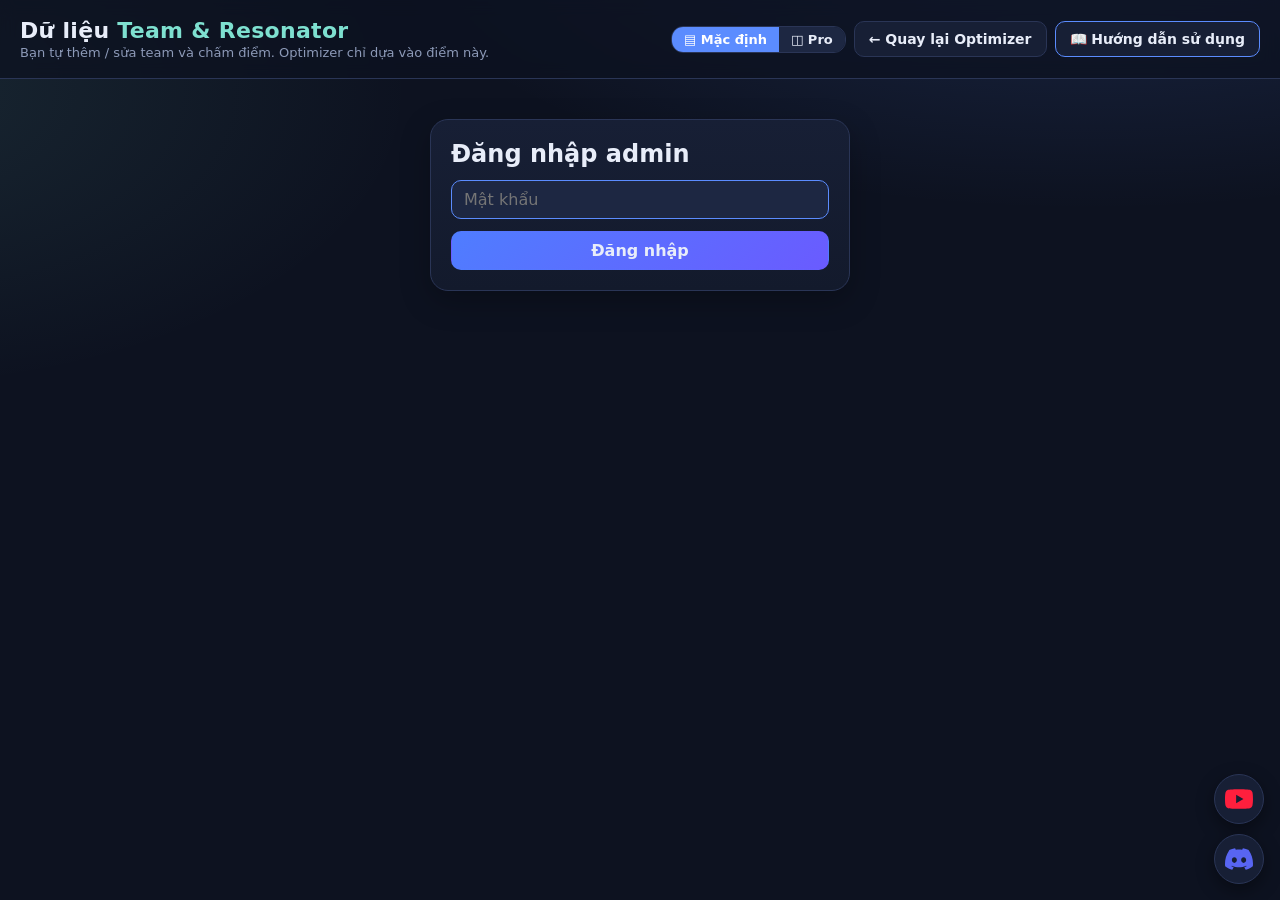
==== index.html @ 58fd8499 "Update index.html" ====
<!doctype html>
<html lang="vi">
<head>
<meta charset="utf-8">
<meta name="viewport" content="width=device-width,initial-scale=1">
<title>WuWa Optimizer – Admin</title>
<link rel="stylesheet" href="static/style.css?v=210">
</head>
<body>
<header class="top">
  <div>
    <h1>Dữ liệu <span>Team &amp; Resonator</span></h1>
    <p>Bạn tự thêm / sửa team và chấm điểm. Optimizer chỉ dựa vào điểm này.</p>
  </div>
  <div style="display:flex;gap:8px;align-items:center;flex-wrap:wrap;"><div class="seg small layout-seg" id="layoutSeg" title="Mặc định: các panel xếp dọc · Pro: panel Thêm team một bên, Database team một bên"><button type="button" data-layout="default" class="active">▤ Mặc định</button><button type="button" data-layout="pro">◫ Pro</button></div><a class="nav-link" href="index.html">← Quay lại Optimizer</a><a class="nav-link hidden" id="logoutLink" href="#">Đăng xuất</a><a class="nav-link guide" href="https://www.tiktok.com/@hyus066" target="_blank" rel="noopener noreferrer">📖 Hướng dẫn sử dụng</a></div>
</header>

<section class="panel" id="gate" style="max-width:420px;margin:40px auto;">
  <form id="gateForm" style="display:flex;flex-direction:column;gap:12px;">
    <h2 style="margin:0">Đăng nhập admin</h2>
    <input type="password" id="gatePw" placeholder="Mật khẩu" autofocus required>
    <div class="warn hidden" id="gateErr">Sai mật khẩu</div>
    <button class="primary" type="submit">Đăng nhập</button>
  </form>
</section>

<div id="localBanner" class="warn hidden" style="max-width:1200px;margin:0 auto 12px;"></div>

<main class="admin-grid" id="adminGrid">

  <section class="panel" id="formPanel">
    <div class="panel-head">
      <div>
        <h2 id="formTitle">Thêm team</h2>
        <p class="hint">Mỗi slot có nhiều lựa chọn. Nhập hệ số trừ không âm cho từng nhân vật: 0 là không trừ; 1.5 là trừ 1.5 điểm. Khi đủ bộ xích, mỗi người được giảm hệ số trừ 0.5, tối thiểu 0.</p>
      </div>
    </div>
    <form id="teamForm">
      <div class="kind-row">
        <span class="hint">Dạng team:</span>
        <div class="seg small" id="kindSeg" title="Meta = team chuẩn · Alternative = team chắp vá (dùng tạm khi chưa đủ người meta)">
          <button type="button" data-kind="meta" class="active">⭐ Meta team</button>
          <button type="button" data-kind="alt">🧩 Alternative team</button>
        </div>
      </div>
      <input id="teamName" placeholder="Tên team, ví dụ: Hiyuki Hypercarry">
      <div class="slots" id="slots"></div>
      <div class="pairs-box" id="pairsBox"></div>
      <div class="form-grid">
        <input id="score" type="number" step="0.5" min="1" max="100" placeholder="Điểm (1-100)" required>
        <input id="teamType" placeholder="Kiểu: Hypercarry, Dual DPS…">
      </div>
      <textarea id="notes" placeholder="Ghi chú (Expert +1, yêu cầu sequence, rotation…)"></textarea>
      <div class="tools">
        <button class="primary" id="saveBtn">Thêm team</button>
        <button type="button" id="cancelEdit" class="hidden">Hủy sửa</button>
      </div>
    </form>
  </section>

  <div class="db-col" id="dbCol">
    <section class="panel" id="dbPanel">
      <div class="panel-head">
        <div>
          <h2>Database team <span class="hint" id="teamCount"></span></h2>
          <p class="hint">Chia 2 panel: <b>Meta team</b> (team chuẩn) và <b>Alternative team</b> (team chắp vá). Tắt công tắc “Dùng” để loại tạm một team khỏi tính toán mà không cần xóa.</p>
        </div>
        <div class="tools">
          <button class="small" id="exportBtn">⬇ Xuất JSON</button>
          <button class="small primary" id="exportJsBtn" title="Tải file data.js để thay vào repo → cập nhật dữ liệu cho mọi người">⬇ Xuất data.js (cập nhật site)</button>
          <button class="small danger" id="resetLocalBtn" title="Bỏ mọi chỉnh sửa trên trình duyệt này, quay về dữ liệu gốc của site">↺ Về dữ liệu gốc</button>
          <button class="small" id="importBtn">⬆ Nhập JSON</button>
          <input type="file" id="importFile" accept="application/json" class="hidden">
          <button class="small danger" id="reseedBtn" title="Xóa team nguồn Prydwen rồi nạp lại bản gốc">↺ Nạp lại team Prydwen</button>
        </div>
      </div>
      <div class="toolbar">
        <input type="search" id="teamSearch" placeholder="Tìm theo tên team / nhân vật…">
      </div>
    </section>

    <section class="panel kind-panel meta" id="metaPanel">
      <div class="panel-head"><div><h2>⭐ Meta team <span class="hint" id="metaCount"></span></h2></div></div>
      <div class="table-wrap" id="metaTable"></div>
    </section>

    <section class="panel kind-panel alt" id="altPanel">
      <div class="panel-head"><div><h2>🧩 Alternative team <span class="hint" id="altCount"></span></h2></div></div>
      <div class="table-wrap" id="altTable"></div>
    </section>

  <section class="panel" id="resPanel">
    <div class="panel-head">
      <div>
        <h2>Resonator <span class="hint" id="resCount"></span></h2>
        <p class="hint">Ảnh miniface: ảnh được lấy từ CDN Prydwen theo “Slug ảnh”; nếu lỗi sẽ hiện chữ cái đầu của nhân vật.</p>
      </div>
    </div>
    <div id="potLegend" style="margin-bottom:12px"></div>
    <form id="resForm" class="form-grid" style="margin-bottom:14px">
      <input id="resName" placeholder="Tên Resonator" required>
      <select id="resRarity"><option>5★</option><option>4★</option></select>
      <select id="resElement"></select>
      <select id="resStatus" title="Trạng thái banner"></select>
      <select id="resRole"><option value="DPS">DPS</option><option value="supDPS">Sub-DPS</option><option value="Healer">Healer</option></select>
      <input id="resDate" type="text" inputmode="numeric" maxlength="10" placeholder="Ngày ra mắt dd/mm/yyyy" autocomplete="off" title="Ngày ra mắt dd/mm/yyyy (để trống nếu chưa có)">
      <select id="resPotential" title="Potential — ảnh hưởng điểm pull"></select>
      <button class="primary">Thêm Resonator</button>
    </form>
    <div class="table-wrap" id="resTable"></div>
  </section>
  </div>


</main>

<nav class="float-nav" aria-label="Liên kết">
  <a class="fn yt" href="https://www.youtube.com/@snowfoxatvietnam" target="_blank" rel="noopener noreferrer" title="YouTube" aria-label="YouTube">
    <svg viewBox="0 0 24 24" aria-hidden="true"><path fill="currentColor" d="M23.498 6.186a3.016 3.016 0 0 0-2.122-2.136C19.505 3.545 12 3.545 12 3.545s-7.505 0-9.377.505A3.017 3.017 0 0 0 .502 6.186C0 8.07 0 12 0 12s0 3.93.502 5.814a3.016 3.016 0 0 0 2.122 2.136c1.871.505 9.376.505 9.376.505s7.505 0 9.377-.505a3.015 3.015 0 0 0 2.122-2.136C24 15.93 24 12 24 12s0-3.93-.502-5.814zM9.545 15.568V8.432L15.818 12l-6.273 3.568z"/></svg>
  </a>
  <a class="fn dc" href="https://discord.com/users/237072366302134283" target="_blank" rel="noopener noreferrer" title="Discord" aria-label="Discord">
    <svg viewBox="0 0 24 24" aria-hidden="true"><path fill="currentColor" d="M20.317 4.3698a19.7913 19.7913 0 00-4.8851-1.5152.0741.0741 0 00-.0785.0371c-.211.3753-.4447.8648-.6083 1.2495-1.8447-.2762-3.68-.2762-5.4868 0-.1636-.3933-.4058-.8742-.6177-1.2495a.077.077 0 00-.0785-.037 19.7363 19.7363 0 00-4.8852 1.515.0699.0699 0 00-.0321.0277C.5334 9.0458-.319 13.5799.0992 18.0578a.0824.0824 0 00.0312.0561c2.0528 1.5076 4.0413 2.4228 5.9929 3.0294a.0777.0777 0 00.0842-.0276c.4616-.6304.8731-1.2952 1.226-1.9942a.076.076 0 00-.0416-.1057c-.6528-.2476-1.2743-.5495-1.8722-.8923a.077.077 0 01-.0076-.1277c.1258-.0943.2517-.1923.3718-.2914a.0743.0743 0 01.0776-.0105c3.9278 1.7933 8.18 1.7933 12.0614 0a.0739.0739 0 01.0785.0095c.1202.099.246.1981.3728.2924a.077.077 0 01-.0066.1276 12.2986 12.2986 0 01-1.873.8914.0766.0766 0 00-.0407.1067c.3604.698.7719 1.3628 1.225 1.9932a.076.076 0 00.0842.0286c1.961-.6067 3.9495-1.5219 6.0023-3.0294a.077.077 0 00.0313-.0552c.5004-5.177-.8382-9.6739-3.5485-13.6604a.061.061 0 00-.0312-.0286zM8.02 15.3312c-1.1825 0-2.1569-1.0857-2.1569-2.419 0-1.3332.9555-2.4189 2.157-2.4189 1.2108 0 2.1757 1.0952 2.1568 2.419 0 1.3332-.9555 2.4189-2.1569 2.4189zm7.9748 0c-1.1825 0-2.1569-1.0857-2.1569-2.419 0-1.3332.9554-2.4189 2.1569-2.4189 1.2108 0 2.1757 1.0952 2.1568 2.419 0 1.3332-.946 2.4189-2.1568 2.4189Z"/></svg>
  </a>
</nav>

<script src="static/vendor/highs.js"></script>
<script src="static/data.js?v=8"></script>
<script src="static/engine.js?v=224"></script>
<script src="static/common.js?v=10"></script>
<script src="static/gate.js?v=7"></script>
<script src="static/admin.js?v=206"></script>
</body>
</html>
---- static/style.css ----
:root {
  --bg: #0d1220;
  --bg2: #131a2c;
  --panel: #171f35;
  --panel2: #1d2742;
  --line: #2a3556;
  --text: #e8edf9;
  --muted: #8d9ab8;
  --accent: #5b8cff;
  --accent2: #7ee0d0;
  --gold: #f3c76b;
  --purple: #b58cff;
  --danger: #ff6b7a;
  --ok: #5fd9a0;

  --aero: #4be3b0;
  --electro: #b66dff;
  --fusion: #ff7a4d;
  --glacio: #4cb8ff;
  --havoc: #ec4f9c;
  --spectro: #f3e05a;
}

* { box-sizing: border-box; }
html { scroll-behavior: smooth; }
body {
  margin: 0;
  font-family: Inter, "Segoe UI", system-ui, -apple-system, Roboto, Arial, sans-serif;
  color: var(--text);
  background:
    radial-gradient(1200px 500px at 85% -10%, rgba(91,140,255,.18), transparent 60%),
    radial-gradient(900px 500px at -10% 10%, rgba(126,224,208,.10), transparent 60%),
    var(--bg);
  min-height: 100vh;
}
h1, h2, h3, h4 { margin: 0 0 8px; }
p { color: var(--muted); margin: 0 0 10px; }
a { color: var(--accent); }

/* ---------- layout ---------- */
header.top {
  display: flex; justify-content: space-between; align-items: center; gap: 20px;
  padding: 18px max(20px, calc((100% - 1240px) / 2));
  border-bottom: 1px solid var(--line);
  background: rgba(13,18,32,.75); backdrop-filter: blur(8px);
  position: sticky; top: 0; z-index: 20;
}
header.top h1 { font-size: 22px; letter-spacing: .3px; margin: 0; }
header.top h1 span { color: var(--accent2); }
header.top p { margin: 2px 0 0; font-size: 13px; }
.nav-link {
  color: var(--text); text-decoration: none; font-weight: 600; font-size: 14px;
  padding: 9px 14px; border: 1px solid var(--line); border-radius: 10px; background: var(--panel);
}
.nav-link:hover { border-color: var(--accent); }
.head-left { display: flex; align-items: center; gap: 16px; min-width: 0; }
.head-left .seg { flex: 0 0 auto; }
.nav-group { display: flex; gap: 8px; flex-wrap: wrap; align-items: center; }
.nav-link.guide { border-color: var(--accent); font-weight: 700; }

main { max-width: 1240px; margin: 24px auto 60px; padding: 0 20px; }
.panel {
  background: linear-gradient(180deg, var(--panel), var(--bg2));
  border: 1px solid var(--line); border-radius: 18px;
  padding: 20px; margin-bottom: 20px;
  box-shadow: 0 10px 30px rgba(0,0,0,.25);
}
.panel-head { display: flex; justify-content: space-between; align-items: flex-start; gap: 16px; flex-wrap: wrap; }
.hidden { display: none !important; }
.hint { font-size: 13px; color: var(--muted); }

/* ---------- controls ---------- */
button, select, input, textarea {
  font: inherit; color: var(--text);
  background: var(--panel2); border: 1px solid var(--line);
  border-radius: 10px; padding: 9px 12px; outline: none;
}
input:focus, select:focus, textarea:focus { border-color: var(--accent); }
button { cursor: pointer; transition: .15s; }
button:hover { border-color: var(--accent); }
button.primary {
  background: linear-gradient(135deg, #4f7dff, #6a5bff); border-color: transparent; font-weight: 700;
}
button.primary:hover { filter: brightness(1.12); }
button.ghost { background: transparent; }
button.danger { color: var(--danger); }
button.small { padding: 5px 9px; font-size: 13px; border-radius: 8px; }
select option { background: var(--panel); }

.seg { display: inline-flex; border: 1px solid var(--line); border-radius: 12px; overflow: hidden; }
.seg button { border: 0; border-radius: 0; background: var(--panel2); padding: 9px 18px; font-weight: 700; }
.seg button.active { background: var(--accent); color: #fff; }

.toolbar { display: flex; flex-wrap: wrap; gap: 10px; align-items: center; margin: 14px 0; }
.toolbar input[type=search] { min-width: 200px; flex: 1; max-width: 280px; }
.chip-row { display: flex; flex-wrap: wrap; gap: 6px; }
.chip {
  display: inline-flex; align-items: center; gap: 6px;
  padding: 6px 11px; border-radius: 999px; font-size: 13px; font-weight: 600;
  background: var(--panel2); border: 1px solid var(--line); cursor: pointer; user-select: none;
}
.chip.active { border-color: var(--c, var(--accent)); box-shadow: inset 0 0 0 1px var(--c, var(--accent)); }
.chip .dot { width: 9px; height: 9px; border-radius: 50%; background: var(--c, var(--muted)); }
.counter { margin-left: auto; font-weight: 700; color: var(--accent2); }

/* ---------- element colors ---------- */
.el-Aero { --el: var(--aero); } .el-Electro { --el: var(--electro); } .el-Fusion { --el: var(--fusion); }
.el-Glacio { --el: var(--glacio); } .el-Havoc { --el: var(--havoc); } .el-Spectro { --el: var(--spectro); }

/* ---------- face (miniface) ---------- */
.face {
  position: relative; display: inline-block; flex: none;
  width: var(--s, 56px); height: var(--s, 56px);
  border-radius: 14px; overflow: hidden;
  background: #0b0f1b;
  border: 2px solid var(--el, var(--line));
  box-shadow: 0 0 0 1px rgba(0,0,0,.4), 0 4px 10px rgba(0,0,0,.35);
}
.face img { width: 100%; height: 100%; object-fit: cover; display: block; }
.face.sm { --s: 30px; border-radius: 9px; border-width: 2px; }
.face.md { --s: 56px; }
.face.lg { --s: 72px; border-radius: 16px; }
.face.r5 { box-shadow: 0 0 0 1px rgba(0,0,0,.4), 0 0 12px rgba(243,199,107,.45); }
.face.r4 { box-shadow: 0 0 0 1px rgba(0,0,0,.4), 0 0 10px rgba(181,140,255,.35); }
.face.dark img { filter: brightness(.22) saturate(0); }
.face.dark.noimg img { display: none; }
.face.dark { background: #05070d; border-color: #2b3042; box-shadow: none; }
.face.dark::after {
  content: "?"; position: absolute; inset: 0; display: grid; place-items: center;
  color: #4b5472; font-weight: 800; font-size: calc(var(--s) * .45);
}
.face.busy { opacity: .45; filter: grayscale(.6); }

/* ---------- roster ---------- */
.roster { display: grid; grid-template-columns: repeat(auto-fill, minmax(112px, 1fr)); gap: 10px; }
.char {
  position: relative; display: flex; flex-direction: column; align-items: center; gap: 7px;
  padding: 12px 6px 10px; border-radius: 14px; cursor: pointer; user-select: none;
  background: var(--panel2); border: 1px solid var(--line); transition: .15s;
}
.char:hover { transform: translateY(-2px); border-color: var(--el, var(--accent)); }
.char .face { filter: grayscale(.85) brightness(.6); transition: .15s; }
.char.selected {
  border-color: var(--el, var(--accent));
  background: linear-gradient(180deg, color-mix(in srgb, var(--el, var(--accent)) 16%, var(--panel2)), var(--panel2));
  box-shadow: 0 0 0 1px var(--el, var(--accent)), 0 8px 20px rgba(0,0,0,.3);
}
.char.selected .face { filter: none; }
.char .nm { font-size: 12.5px; font-weight: 700; text-align: center; line-height: 1.2; min-height: 30px;
  display: flex; align-items: center; justify-content: center; }
/* hàng tag trạng thái nằm phía TRÊN hình (không còn bị hình đè lên chữ) */
.char { padding-top: 8px; }
.char .tagrow { width: 100%; min-height: 16px; display: flex; align-items: center; justify-content: center; margin-bottom: -2px; }
.char .tagrow { padding-right: 0; justify-content: center; }
.char .nm { gap: 5px; min-height: 32px; }
.char .nm .nm-t { min-width: 0; word-break: break-word; }

/* ---------- Matrix: nền trang giữ nguyên, các panel ngả đỏ nhẹ (10% #3E0D0D pha vào màu xanh của ToA) ---------- */
body.mode-matrix .panel {
  --panel: color-mix(in srgb, #3E0D0D 27%, #171f35);
  --bg2: color-mix(in srgb, #3E0D0D 27%, #131a2c);
  --panel2: color-mix(in srgb, #3E0D0D 27%, #1d2742);
  --line: color-mix(in srgb, #3E0D0D 27%, #2a3556);
}
body.mode-matrix .mode-tag.matrix { color: #ffb0bb; background: rgba(255,107,129,.14); border-color: rgba(255,107,129,.5); }

/* ---------- nút nổi YouTube / Discord (góc dưới bên phải) ---------- */
.float-nav { position: fixed; right: 16px; bottom: 16px; z-index: 30; display: flex; flex-direction: column; gap: 10px; }
.float-nav .fn {
  display: grid; place-items: center; width: 50px; height: 50px; border-radius: 50%;
  background: var(--panel); border: 1px solid var(--line); box-shadow: 0 6px 18px rgba(0,0,0,.4);
  transition: .15s; text-decoration: none;
}
.float-nav .fn svg { width: 28px; height: 28px; }
.float-nav .fn.yt svg { color: #ff1f3d; } .float-nav .fn.dc svg { color: #5865f2; }
.float-nav .fn:hover { transform: translateY(-2px) scale(1.06); }
.float-nav .fn.yt:hover { border-color: #ff1f3d; box-shadow: 0 0 14px rgba(255,31,61,.4); }
.float-nav .fn.dc:hover { border-color: #5865f2; box-shadow: 0 0 14px rgba(88,101,242,.5); }
.toast { right: auto; left: 50%; transform: translateX(-50%); }

/* ---------- action bar ---------- */
.actions {
  position: sticky; bottom: 14px; z-index: 15;
  display: flex; gap: 10px; flex-wrap: wrap; align-items: center;
  background: rgba(23,31,53,.92); backdrop-filter: blur(8px);
  border: 1px solid var(--line); border-radius: 16px; padding: 12px 14px;
  box-shadow: 0 10px 30px rgba(0,0,0,.4);
}
.actions .grow { flex: 1; }
.actions button { padding: 11px 18px; }
label.inline { display: inline-flex; align-items: center; gap: 7px; font-size: 13px; color: var(--muted); cursor: pointer; }
label.inline input { width: 16px; height: 16px; padding: 0; }
label.inline.limit { color: var(--text); font-weight: 600; }
label.inline.limit input { width: 160px; height: auto; padding: 9px 10px; }

/* ---------- results ---------- */
.summary { display: flex; gap: 12px; flex-wrap: wrap; margin: 12px 0 4px; }
.stat {
  background: var(--panel2); border: 1px solid var(--line); border-radius: 12px; padding: 10px 16px; min-width: 130px;
}
.stat b { display: block; font-size: 24px; color: var(--accent2); }
.stat span { font-size: 12px; color: var(--muted); }
.warn { background: #3a2a12; border: 1px solid #6b4d1c; color: #ffd48a; border-radius: 10px; padding: 8px 12px; font-size: 13px; margin: 8px 0; }

.team-grid { display: grid; grid-template-columns: repeat(auto-fill, minmax(330px, 1fr)); gap: 14px; }
.team-card {
  background: var(--panel2); border: 1px solid var(--line); border-radius: 16px; padding: 14px;
  position: relative;
}
.team-card .head { display: flex; justify-content: space-between; align-items: center; gap: 8px; margin-bottom: 10px; }
.team-card .title { font-weight: 800; font-size: 15px; }
.team-card .rank { color: var(--muted); font-weight: 700; margin-right: 6px; }
.score-pill { font-weight: 800; color: var(--accent2); background: rgba(126,224,208,.1);
  border: 1px solid rgba(126,224,208,.35); border-radius: 999px; padding: 2px 10px; font-size: 14px; }
.tier {
  display: inline-block; padding: 1px 8px; border-radius: 6px; font-size: 12px; font-weight: 800;
  background: #2a3556; color: #fff; margin-right: 6px;
}
.tier.T0 { background: #c0392b; } .tier.T05 { background: #d35400; } .tier.T1 { background: #d68910; }
.tier.T15 { background: #7d9a1f; } .tier.T2 { background: #2e8b57; } .tier.T3 { background: #2874a6; }
.tier.T4 { background: #566573; }
.members { display: flex; gap: 10px; }
.member { flex: 1; display: flex; flex-direction: column; align-items: center; gap: 6px; min-width: 0; }
.member .role { font-size: 10.5px; color: var(--muted); text-transform: uppercase; letter-spacing: .6px; }
.member .nm { font-size: 12.5px; font-weight: 700; text-align: center; line-height: 1.2; word-break: break-word; }
.member.missing .nm { color: #5d6684; }
.member .state { font-size: 10.5px; font-weight: 700; }
.member .state.miss { color: var(--danger); } .member .state.busy { color: var(--gold); }
.alts { margin-top: 10px; border-top: 1px dashed var(--line); padding-top: 8px; display: flex; flex-wrap: wrap; gap: 6px 12px; align-items: center; }
.alts .lbl { font-size: 11px; color: var(--muted); }
.alts .row { display: inline-flex; gap: 4px; align-items: center; }
.alts .face { --s: 26px; border-radius: 8px; border-width: 1.5px; }
.alts .face.off { opacity: .35; filter: grayscale(1); }
.card-meta { margin-top: 8px; font-size: 12px; color: var(--muted); }
.card-meta .for { color: var(--accent2); font-weight: 700; }

.leftover { display: flex; flex-wrap: wrap; gap: 10px; }
.lo { display: flex; align-items: center; gap: 8px; background: var(--panel2); border: 1px solid var(--line);
  border-radius: 999px; padding: 4px 12px 4px 4px; font-size: 13px; font-weight: 700; }
.lo .face { --s: 34px; border-radius: 50%; }
.lo small { color: var(--accent2); }
h3.sec { margin: 22px 0 10px; font-size: 16px; }

/* pull advisor */
.pull-list { display: grid; gap: 12px; }
.pull {
  display: grid; grid-template-columns: 34px 72px 1fr; gap: 14px; align-items: center;
  background: var(--panel2); border: 1px solid var(--line); border-radius: 16px; padding: 12px 16px;
}
.pull .no { font-size: 22px; font-weight: 900; color: var(--muted); text-align: center; }
.pull .nm { font-weight: 800; font-size: 17px; }
.pull .gain { font-size: 24px; font-weight: 900; color: var(--ok); text-align: right; }
.pull .gain.zero { color: var(--muted); }
.pull .sub { font-size: 12.5px; color: var(--muted); margin-top: 3px; }
.pull .mini-teams { display: flex; flex-wrap: wrap; gap: 6px 14px; margin-top: 8px; }
.pull .mini { display: inline-flex; align-items: center; gap: 4px; font-size: 12px; color: var(--muted); }
.pull .mini .face { --s: 26px; border-radius: 8px; border-width: 1.5px; }

/* ---------- admin ---------- */
.admin-grid { display: grid; grid-template-columns: 1fr; gap: 20px; }
form { display: grid; gap: 10px; }
.form-grid { display: grid; grid-template-columns: repeat(auto-fit, minmax(150px, 1fr)); gap: 10px; }
textarea { min-height: 70px; resize: vertical; }
.slots { display: grid; grid-template-columns: repeat(auto-fit, minmax(260px, 1fr)); gap: 12px; }
.slot-box { background: var(--panel2); border: 1px solid var(--line); border-radius: 14px; padding: 12px; }
.slot-box h4 { font-size: 13px; color: var(--muted); text-transform: uppercase; letter-spacing: .6px; }
.slot-chips { display: flex; flex-direction: column; gap: 6px; min-height: 36px; margin-bottom: 8px; }
.slot-chip { display: flex; align-items: center; gap: 8px; background: var(--bg2); border: 1px solid var(--line);
  border-radius: 10px; padding: 4px 6px; font-size: 13px; font-weight: 600; }
.slot-chip .ord { color: var(--muted); font-size: 11px; width: 14px; }
.slot-chip .grow { flex: 1; }
.slot-chip button { padding: 2px 7px; font-size: 12px; border-radius: 7px; }
.slot-add { display: flex; gap: 6px; }
.slot-add select { flex: 1; min-width: 0; }
.table-wrap { overflow-x: auto; }
table { width: 100%; border-collapse: collapse; font-size: 14px; }
th, td { padding: 9px 10px; border-bottom: 1px solid var(--line); text-align: left; vertical-align: middle; }
th { color: var(--muted); font-size: 12px; text-transform: uppercase; letter-spacing: .6px; }
tr.off td { opacity: .45; }
.mini-faces { display: flex; flex-wrap: wrap; gap: 6px 12px; }
.mini-slot { display: inline-flex; gap: 3px; align-items: center; }
.mini-slot + .mini-slot::before { content: "·"; color: var(--muted); margin-right: 9px; }
.mini-slot .face { --s: 28px; border-radius: 8px; border-width: 1.5px; }
.src { font-size: 11px; color: var(--muted); }
.row-actions { display: flex; gap: 6px; white-space: nowrap; }
.tools { display: flex; gap: 8px; flex-wrap: wrap; align-items: center; }
.res-row td:first-child { width: 44px; }
.res-row .face { --s: 36px; border-radius: 10px; border-width: 1.5px; }
.res-row select { padding: 4px 8px; }

.toast {
  position: fixed; right: 20px; bottom: 90px; z-index: 50;
  background: #1e3a2c; border: 1px solid #2f7a56; color: #c9f7de;
  padding: 10px 16px; border-radius: 12px; font-weight: 600; box-shadow: 0 10px 30px rgba(0,0,0,.4);
}
.toast.err { background: #3d1d24; border-color: #8a3040; color: #ffc9d1; }

@media (max-width: 720px) {
  header.top { flex-direction: column; align-items: flex-start; }
  .head-left { flex-direction: column; align-items: flex-start; gap: 10px; }
  .pull { grid-template-columns: 26px 56px 1fr; }
  .pull .gain { grid-column: 1 / -1; text-align: left; }
  .roster { grid-template-columns: repeat(auto-fill, minmax(94px, 1fr)); }
}

/* nhãn chế độ ToA / Matrix cạnh tiêu đề */
.mode-tag { display: inline-block; padding: 2px 10px; border-radius: 999px; font-size: .8em; font-weight: 800;
  vertical-align: middle; border: 1px solid transparent; }
.mode-tag.toa { color: #8fd3ff; background: rgba(80,160,255,.14); border-color: rgba(80,160,255,.45); }
.mode-tag.matrix { color: #ffc27a; background: rgba(255,170,70,.14); border-color: rgba(255,170,70,.45); }

/* Admin: ẩn nội dung khi chưa đăng nhập */
body.locked .admin-grid, body.locked #localBanner { display: none; }
.hidden { display: none !important; }

/* ---------- nút chọn tất cả / bỏ chọn hết nằm ngang hàng + nút sắp xếp ---------- */
.btn-pair { display: inline-flex; flex-wrap: wrap; gap: 8px; align-items: center; }
.btn-pair button { white-space: nowrap; }
.seg.small button { padding: 5px 12px; font-size: 13px; white-space: nowrap; }

/* nhãn vai trò trên thẻ nhân vật */
.role-tag { display: inline-block; padding: 0 6px; border-radius: 6px; font-size: 10.5px; font-weight: 800;
  letter-spacing: .3px; line-height: 16px; border: 1px solid var(--line); background: var(--bg2); color: var(--muted); }
.role-tag.DPS { color: #ff9b8a; border-color: #5a3340; }
.role-tag.supDPS { color: #ffd37a; border-color: #5a4a2c; }
.role-tag.Healer { color: #6fe3b0; border-color: #28584a; }
.char .meta { flex-wrap: wrap; justify-content: center; }
.char .role-row { display: flex; justify-content: center; }

/* ---------- Admin: ô tìm + thêm nhân vật vào slot ---------- */
.slot-add { position: relative; display: block; }
.slot-add input[type=search] { width: 100%; }
.slot-results {
  position: absolute; left: 0; right: 0; top: calc(100% + 4px); z-index: 30;
  max-height: 260px; overflow-y: auto;
  background: var(--panel); border: 1px solid var(--accent); border-radius: 12px;
  box-shadow: 0 14px 34px rgba(0,0,0,.5); padding: 4px;
}
.slot-result { display: flex; align-items: center; gap: 8px; padding: 5px 7px; border-radius: 8px;
  cursor: pointer; font-size: 13px; font-weight: 600; }
.slot-result:hover, .slot-result.active { background: var(--panel2); }
.slot-result .grow { flex: 1; min-width: 0; overflow: hidden; text-overflow: ellipsis; white-space: nowrap; }
.slot-result small { color: var(--muted); font-weight: 600; }
.slot-empty { padding: 10px; color: var(--muted); font-size: 13px; }

/* ---------- tag trạng thái banner ---------- */
.st-tag { display: inline-block; font-size: 9.5px; font-weight: 800; line-height: 15px; padding: 0 6px; border-radius: 6px;
  white-space: nowrap; border: 1px solid transparent; letter-spacing: .2px; }
.st-upcoming { background: #3a2f12; color: #f3c76b; border-color: #5a4a2c; }      /* vàng */
.st-debut    { background: #2a2f3a; color: #5fd9a0; border-color: #2a6b52; }      /* trắng bạc */
.st-rerun    { background: #12362a; color: #5fd9a0; border-color: #2a6b52; }      /* xanh lá */
.st-soon     { background: #3b2812; color: #ffa24d; border-color: #6b4a22; }      /* cam */
.st-limited  { background: #3d1d24; color: #ff6b7a; border-color: #8a3040; }      /* đỏ */
.st-norerun  { background: #4a1620; color: #ff8a98; border-color: #a02a3c; }      /* đỏ đậm */
select.st-sel.st-upcoming { color: #f3c76b; } select.st-sel.st-debut { color: #5fd9a0; } select.st-sel.st-rerun { color: #5fd9a0; }
select.st-sel.st-soon { color: #ffa24d; } select.st-sel.st-limited { color: #ff6b7a; } select.st-sel.st-norerun { color: #ff8a98; }

/* ---------- Potential ---------- */
.pot { display: inline-block; padding: 0 7px; border-radius: 6px; font-size: 11.5px; font-weight: 800; line-height: 18px;
  border: 1px solid var(--line); background: var(--bg2); color: var(--muted); }
.pot.Pp { color: #ffd37a; border-color: #6b5a2a; background: #3a2f12; }
.pot.PS { color: #ffb36b; border-color: #6b4a22; background: #3b2812; }
.pot.PA { color: #6fe3b0; border-color: #28584a; background: #12362a; }
.pot.PB { color: #8fc2ff; border-color: #2c4a73; background: #14263d; }
.pot.PC { color: #b3b9cc; border-color: #444b63; background: #20263a; }
.pot.PD { color: #e8b4a0; border-color: #6b4a3c; background: #33241f; }
.pot.PE { color: #ff8a98; border-color: #8a3040; background: #3d1d24; }
.pot.PF { color: #ff5a6e; border-color: #a02a3c; background: #4a1620; }
select.pot { padding: 4px 8px; font-size: 13px; }
.pot-legend { display: flex; flex-wrap: wrap; align-items: center; gap: 6px; font-size: 13px;
  background: var(--panel2); border: 1px solid var(--line); border-radius: 12px; padding: 10px 12px; margin: 12px 0; }
.pot-legend .hint { flex-basis: 100%; margin-top: 2px; }
.pull .breakdown { font-size: 12px; color: var(--muted); margin-top: 3px; }
.pull .breakdown .pot { margin: 0 2px; }
.pull .gain.neg { color: var(--danger); }

/* ---------- S+ : màu kim cương trong suốt (tĩnh, không animation) ---------- */
.pot.Pp {
  color: #16315c; border-color: rgba(235,250,255,.95);
  text-shadow: 0 0 2px rgba(255,255,255,.85);
  /* các "mặt cắt" kim cương: trắng trong – xanh băng – tím nhạt xen kẽ */
  background:
    linear-gradient(135deg, rgba(255,255,255,.85) 0%, rgba(255,255,255,.15) 30%, rgba(255,255,255,.7) 48%, rgba(255,255,255,.1) 66%, rgba(255,255,255,.55) 100%),
    linear-gradient(90deg, #cdf3ff 0%, #f4fbff 25%, #dccfff 50%, #c6f1ff 75%, #f3f9ff 100%);
  box-shadow: 0 0 7px rgba(190,240,255,.7), 0 0 14px rgba(215,200,255,.35), inset 0 0 5px rgba(255,255,255,.95), inset 0 -2px 4px rgba(140,200,235,.35);
}
span.pot.Pp::before { content: "◆"; margin-right: 4px; font-size: .8em; color: #5cb8e6; }
select.pot.Pp option { color: var(--text); background: var(--panel); }

/* ---------- Bậc S→F của nhân vật trong slot (Admin) ---------- */
.chip-tier { width: 56px; padding: 4px 6px; font-weight: 800; border-radius: 8px; text-align: center; }
.chip-tier.t-S { color: #ffd86b; border-color: #ffd86b; }
.chip-tier.t-A { color: #7ee0d0; border-color: #7ee0d0; }
.chip-tier.t-B { color: #7fa6ff; border-color: #7fa6ff; }
.chip-tier.t-C { color: #aab3cc; border-color: #aab3cc; }
.chip-tier.t-D { color: #e8b4a0; border-color: #e8b4a0; }
.chip-tier.t-E { color: #ff8a98; border-color: #ff8a98; }
.chip-tier.t-F { color: #ff5a6e; border-color: #ff5a6e; }

/* ---------- kéo thả team ---------- */
.dnd-hint { margin: -4px 0 10px; }
.dg { cursor: grab; touch-action: none; user-select: none; -webkit-user-select: none; -webkit-user-drag: none; }
.dg img { -webkit-user-drag: none; pointer-events: none; }
.dg.dragging { opacity: .3; }
.drag-ghost {
  position: fixed; z-index: 9999; pointer-events: none; transform: translate(-50%, -50%) scale(1.08);
  opacity: .92; filter: drop-shadow(0 8px 14px rgba(0,0,0,.55)); margin: 0;
}
.head-r { display: flex; align-items: center; gap: 8px; }
.score-pill.zero { color: var(--muted); background: rgba(141,154,184,.08); border-color: rgba(141,154,184,.3); font-size: 12px; white-space: nowrap; }
.rm-team { width: 24px; height: 24px; padding: 0; border-radius: 50%; line-height: 1; font-size: 12px;
  background: transparent; color: var(--muted); border: 1px solid var(--line); cursor: pointer; }
.rm-team:hover { color: var(--danger); border-color: var(--danger); }
.team-card.manual { border-style: dashed; }
.ts { border-radius: 14px; padding: 4px 2px; transition: background .12s; }
.ts-box { position: relative; width: 72px; height: 72px; }
.ts-empty { display: grid; place-items: center; width: 72px; height: 72px; border-radius: 16px;
  border: 2px dashed var(--line); color: var(--muted); font-size: 24px; background: rgba(0,0,0,.15); }
.member .nm.empty-nm { color: #5d6684; font-weight: 600; }
.ts .rm { position: absolute; top: -6px; right: -6px; width: 20px; height: 20px; padding: 0; border-radius: 50%;
  line-height: 1; font-size: 13px; background: var(--bg2); color: var(--muted); border: 1px solid var(--line); cursor: pointer; }
.ts .rm:hover { color: var(--danger); border-color: var(--danger); }
.ts.drop-hover { background: rgba(126,224,208,.12); outline: 2px dashed var(--accent2); }
.leftover { min-height: 56px; padding: 8px; border-radius: 14px; border: 1px dashed transparent; }
.leftover.drop-hover { background: rgba(255,107,122,.08); border-color: var(--danger); }
.add-team-row { margin-top: 12px; }
.add-team-row button { width: 100%; padding: 12px; border: 2px dashed var(--line); background: transparent;
  color: var(--accent2); border-radius: 14px; font-weight: 700; cursor: pointer; }
.add-team-row button:hover { border-color: var(--accent2); background: rgba(126,224,208,.06); }
.ts-box .dg { display: block; width: 72px; height: 72px; }
.ts-box .dg .face { display: block; }

.add-team-row { display: flex; gap: 10px; }
.add-team-row button { flex: 1; }
.add-team-row button.export { border: 2px solid var(--accent); color: #fff; background: rgba(91,140,255,.18); }
.add-team-row button.export:hover { background: rgba(91,140,255,.32); }

/* khung preview team */
.exp-overlay { position: fixed; inset: 0; z-index: 10000; background: rgba(5,8,16,.85); overflow: auto; padding: 20px; display: flex; justify-content: center; align-items: flex-start; }
.exp-box { background: var(--panel); border: 1px solid var(--line); border-radius: 14px; padding: 14px; max-width: 100%; }
.exp-note { display: flex; gap: 12px; align-items: center; justify-content: space-between; font-size: 15px; margin-bottom: 12px; }
.exp-shot { background: #0d1220; padding: 18px; display: inline-block; }
.exp-grid { display: grid; grid-template-columns: 1fr; gap: 18px; justify-items: start; }
.exp-team { display: flex; gap: 8px; }
.exp-blank { width: 72px; height: 72px; }

/* ---------- cặp chuẩn ---------- */
.pairs-box { background: var(--panel2); border: 1px dashed var(--line); border-radius: 14px; padding: 12px; margin: 12px 0; display: flex; flex-direction: column; gap: 8px; }
.pairs-head { display: flex; flex-direction: column; gap: 2px; }
.pair-row { display: flex; flex-wrap: wrap; align-items: center; gap: 8px; }
.pair-row select { min-width: 170px; flex: 1 1 170px; max-width: 240px; }
.pair-row.bad select { border-color: var(--danger); }
.pair-row button { padding: 2px 8px; font-size: 12px; border-radius: 7px; }
.pair-link { font-size: 16px; }
.pair-badge { display: inline-block; margin-left: 6px; padding: 0 6px; border-radius: 6px; font-size: 10.5px; font-weight: 800;
  color: #8fe9ff; background: #12303a; border: 1px solid #2a6070; white-space: nowrap; }
.pair-line { margin-top: 6px; font-size: 12px; color: #8fe9ff; }

/* pull advisor: 2 nhóm */
.pull-group + .pull-group { margin-top: 22px; }
.pull-group h3.sec { margin: 6px 0 4px; }
.pull-group .hint.g { margin: 0 0 10px; }


/* dạng team: Meta / Alternative */
.kind-row { display: flex; align-items: center; gap: 10px; margin-bottom: 10px; }
.kind-head { margin: 18px 0 8px; }
.kind-head.meta { color: #ffd76a; }
.kind-head.alt { color: #8fe9ff; }
.meta-note { margin-top: 4px; font-size: 12px; color: #ffd76a; }


/* ---------- Admin: nút thu gọn panel (+/−) ---------- */
.panel-head { position: relative; }
.collapse-btn {
  width: 30px; height: 30px; padding: 0; flex: 0 0 auto; border-radius: 9px;
  font-size: 18px; font-weight: 800; line-height: 1; display: inline-flex; align-items: center; justify-content: center;
}
.panel-head > div:not(.tools):not(.seg) {
  flex: 1;
  min-width: 0;
}

.panel-head > .seg {
  flex: 0 0 auto;
  width: max-content;
  margin-left: auto;
  white-space: nowrap;
}
.panel.collapsed { padding-top: 14px; padding-bottom: 14px; }
.panel.collapsed > :not(.panel-head) { display: none !important; }
.panel.collapsed .panel-head .tools, .panel.collapsed .panel-head p { display: none; }
.panel.collapsed .panel-head h2 { margin: 0; }
.panel.collapsed .panel-head { align-items: center; }

/* cột database (tools + meta + alt) */
.db-col { display: flex; flex-direction: column; min-width: 0; }
.kind-panel.meta h2 { color: var(--gold); }
.kind-panel.alt h2 { color: var(--purple); }
.layout-seg { flex: 0 0 auto; }

/* ---------- Admin: chế độ Pro (Thêm team một bên, Database một bên) ---------- */
@media (min-width: 1024px) {
  body.layout-pro main#adminGrid { max-width: none; padding: 0 16px; margin-bottom: 70px; }
  body.layout-pro .admin-grid { grid-template-columns: 480px minmax(0, 1fr); align-items: start; gap: 14px; }
  body.layout-pro #formPanel,
  body.layout-pro #dbCol {
    position: sticky; top: 84px;
    max-height: calc(100vh - 100px); overflow-y: auto; overscroll-behavior: contain;
    scrollbar-width: thin;
  }
  body.layout-pro #formPanel { margin-bottom: 0; max-height: calc(100vh - 180px); }   /* đáy panel Thêm team mặc định cao hơn để taskbar không che */
  body.layout-pro #dbCol .panel:last-child { margin-bottom: 0; }
  body.layout-pro #formPanel, body.layout-pro #dbCol { z-index: 1; }
  /* form hẹp hơn nên slot xếp dọc */
  body.layout-pro #formPanel .slots { grid-template-columns: 1fr; }
}

/* ---------- thanh kéo đổi kích thước ---------- */
.panel-grip {
  height: 10px; width: 90px; margin: -16px auto 10px; border-radius: 6px; background: var(--line);
  cursor: ns-resize; position: relative; z-index: 2; touch-action: none; transition: background .15s;
}
.panel-grip::after { content: ""; position: absolute; left: 30px; right: 30px; top: 4px; height: 2px; border-radius: 2px; background: var(--muted); opacity: .7; }
.panel-grip:hover, .panel-grip.dragging { background: var(--accent); }
.panel.sized { height: var(--sz-h); overflow-y: auto; scrollbar-width: thin; }
.panel.sized.collapsed { height: auto; overflow: visible; }
@media (min-width: 1024px) { body.layout-pro #formPanel.sized { max-height: none; } }
body.resizing { user-select: none; }
body.resizing.rz-v { cursor: ns-resize; }
.panel-grip.inside { position: sticky; bottom: -14px; margin: 10px auto -14px; }

/* ---------- nút Cập nhật + dấu chấm đỏ ---------- */
.patch-btn { position: relative; cursor: pointer; font-family: inherit; }
.patch-btn .dot {
  position: absolute; top: -4px; right: -4px; width: 12px; height: 12px; border-radius: 50%;
  background: #ff3b4e; border: 2px solid var(--bg, #0d1220); box-shadow: 0 0 8px rgba(255,59,78,.8);
}
.patch-box { width: min(560px, 100%); }
.patch-list { max-height: 70vh; overflow-y: auto; display: flex; flex-direction: column; gap: 12px; padding: 4px 2px; scrollbar-width: thin; }
.patch-item { background: var(--panel2); border: 1px solid var(--line); border-radius: 12px; padding: 12px 14px; }
.patch-item.latest { border-color: var(--accent); }
.patch-head { display: flex; flex-wrap: wrap; align-items: center; gap: 8px; margin-bottom: 6px; }
.patch-ver { font-weight: 800; font-size: 16px; color: var(--accent2); }
.patch-new { font-size: 11px; font-weight: 800; padding: 2px 8px; border-radius: 999px; background: rgba(255,59,78,.18); color: #ff8a96; border: 1px solid rgba(255,59,78,.5); }
.patch-date { margin-left: auto; font-size: 12px; color: var(--muted); }
.patch-item ul { margin: 0; padding-left: 20px; }
.patch-item li { margin: 3px 0; font-size: 14px; }

/* ---------- 2 panel Xếp team / Nên pull nằm ngang (70 / 30) ---------- */
.work-grid { display: grid; grid-template-columns: minmax(0, 7fr) 20px minmax(0, 3fr); column-gap: 0; align-items: start; position: relative; }
.work-grid > .panel { margin-bottom: 0; min-width: 0; }
.head-actions { display: flex; flex-wrap: wrap; align-items: center; justify-content: flex-end; gap: 10px; margin-left: auto; }
.head-actions button { padding: 10px 16px; }
.head-actions label.inline.limit input { width: 130px; }
#pullResult .panel-head h2 { font-size: 18px; }
@media (min-width: 1100px) {
  #pullResult { position: static; max-height: none; overflow: visible; }
}
@media (max-width: 1099px) {
  .work-grid { grid-template-columns: 1fr !important; width: auto !important; margin-left: 0 !important; row-gap: 20px; }
  .work-split, .work-edge { display: none !important; }
}
/* panel Nên pull hẹp: card gọn lại */
#pullResult .pull { grid-template-columns: 26px 56px 1fr; gap: 10px; padding: 10px 12px; }
#pullResult .pull .no { font-size: 18px; }
#pullResult .pull .nm { font-size: 15px; }
.panel .panel-head > div.head-actions { flex: 0 0 auto; min-width: 0; }

/* tinh chỉnh header 2 panel */
#result .panel-head > div:first-child { flex: 1 1 260px; }
.head-actions label.inline.limit input { width: 150px; }
/* panel Nên pull hẹp: tiêu đề bên trái, nút gọn ở góc phải */
#pullResult .pull-head { align-items: center; flex-wrap: nowrap; gap: 10px; }
#pullResult .pull-head h2 { flex: 1 1 auto; min-width: 0; margin: 0; }
#pullResult .pull-head .head-actions { flex: 0 0 auto; }
#pullResult .head-actions button { padding: 9px 14px; white-space: nowrap; }
#pullResult .pull-head + .hint { margin-top: 8px; }
#pullResult .pull .face.lg { --s: 52px; border-radius: 13px; }
#pullResult .pull .meta-note { word-break: break-word; }
@media (max-width: 720px) {
  .panel .panel-head > div.head-actions { flex: 1 1 100%; max-width: 100%; margin-left: 0; justify-content: flex-start; }
  .head-actions label.inline.limit input { width: 120px; }
}

/* ---------- kéo thả đổi độ rộng 2 panel (Xếp team / Nên pull) ---------- */
.work-split, .work-edge { touch-action: none; user-select: none; -webkit-user-select: none; }
.work-split { cursor: ew-resize; position: relative; align-self: stretch; z-index: 3; }
.work-split::after, .work-edge::after {
  content: ""; position: absolute; top: 12px; bottom: 12px; left: 50%; width: 4px; margin-left: -2px; border-radius: 4px;
  background: var(--accent); opacity: 0; transition: opacity .15s;
}
.work-split:hover::after, .work-edge:hover::after, body.resizing-h .work-split.on::after, body.resizing-h .work-edge.on::after { opacity: .55; }
.work-edge { position: absolute; top: 0; bottom: 0; width: 16px; cursor: ew-resize; z-index: 4; }
.work-edge.l { left: -12px; } .work-edge.r { right: -12px; }
body.resizing-h { cursor: ew-resize !important; user-select: none; -webkit-user-select: none; }
body.resizing-h .panel { pointer-events: none; }

.focus-pair-toggle { display:inline-flex; align-items:center; gap:7px; font-size:13px; color:var(--gold); cursor:pointer; }
.focus-pair-toggle input[type=checkbox] { width:auto; flex:0 0 auto; }

#pullResult { position: static; max-height: none; overflow: visible; align-self: start; }
#pullResult .pull-gold-name { color: var(--gold); }
.pull-star { display: inline-block; font-size: 13px; }
.pull-linked-comps { display: flex; flex-wrap: wrap; gap: 9px 12px; margin-top: 8px; }
.pull-linked-comp { display: inline-flex; align-items: center; flex-wrap: wrap; gap: 4px; }
.pull-linked-comp .face.off { opacity: .35; filter: grayscale(1); }
.pull-link { font-size: 10px; opacity: .65; }

.chip-penalty { width: 75px; padding: 5px 8px; flex: 0 0 auto; }
#pullResult .pull-choice-box { grid-template-columns: 26px minmax(0,1fr); align-items: start; }
.pull-option { display: flex; align-items: center; gap: 10px; }
.pull-option > div { min-width: 0; }
.pull-or { color: var(--muted); font-size: 12px; margin: 9px 0 9px 66px; }

/* Main screen: roster / team builder / automatic Pull. */
main.optimizer-shell { max-width: none; width: 100%; padding: 0 20px; display: grid; grid-template-columns: 320px minmax(0,1fr) minmax(300px, .65fr); gap: 18px; align-items: start; margin: 24px auto 100px; }
.optimizer-shell .work-grid { display: contents; }
.optimizer-shell > .panel, .optimizer-shell .work-grid > .panel { min-width: 0; margin-bottom: 0; }
#rosterPanel { padding: 16px; position: sticky; top: 20px; max-height: calc(100dvh - 110px); display: grid; grid-template-rows: auto auto minmax(0,1fr) auto; gap: 12px; }
#rosterPanel .panel-head h2 { font-size: 18px; }
#rosterPanel #modeHint { font-size: 11px; margin-bottom: 0; }
#rosterPanel .roster-filters { display: flex; flex-wrap: wrap; gap: 8px; margin: 0; }
#rosterPanel #search { width: 100%; flex: 1 1 100%; min-width: 0; }
#rosterPanel .roster { grid-template-columns: repeat(3,minmax(0,1fr)); gap: 9px; overflow-y: auto; min-height: 0; scrollbar-width: thin; padding: 2px; align-content: start; }
#rosterPanel .char { padding: 0; gap: 0; overflow: hidden; border-radius: 7px; border: 1px solid var(--line); align-self: start; }
#rosterPanel .char .face { width: 100%; height: auto; aspect-ratio: 1; border: 0; border-radius: 0; box-shadow: none; }
#rosterPanel .char .nm { width: 100%; min-height: 25px; padding: 5px 3px; background: rgba(5,10,18,.65); font-size: 11px; justify-content: flex-end; }
#rosterPanel .char .nm-t { display: block; white-space: nowrap; overflow: hidden; text-overflow: ellipsis; text-align: right; word-break: normal; }
#rosterPanel .char .tagrow { position: absolute; top: 4px; left: 3px; right: 3px; width: auto; justify-content: flex-start; min-height: 0; margin: 0; z-index: 2; }
#rosterPanel .char .st-tag { font-size: 8px; padding: 0 3px; }
#rosterPanel .char.selected { border-color: var(--gold); box-shadow: 0 0 0 1px var(--gold); }
#rosterPanel .char:focus-visible { outline: 2px solid var(--accent); outline-offset: 2px; }
.roster-actions { border-top: 1px solid var(--line); padding-top: 12px; display: grid; gap: 9px; }
.roster-actions .btn-pair { display: flex; flex-wrap: wrap; gap: 7px; }
.roster-actions button { font-size: 11px; padding: 7px 9px; }
.optimizer-shell #pullResult { position: static; max-height: none; overflow: visible; }
.optimizer-shell #result .head-actions { justify-content: flex-start; margin-left: 0; }
@media (min-width: 1600px) { main.optimizer-shell { grid-template-columns: 350px minmax(0,1fr) minmax(340px,.55fr); } }
@media (max-width: 1199px) and (min-width: 850px) {
  main.optimizer-shell { grid-template-columns: 300px minmax(0,1fr); }
  .optimizer-shell #pullResult { grid-column: 2; }
  #rosterPanel { grid-row: 1 / span 2; }
}
@media (max-width: 849px) {
  main.optimizer-shell { grid-template-columns: minmax(0,1fr); padding: 0 12px; gap: 16px; }
  #rosterPanel { position: static; max-height: none; }
  #rosterPanel .roster { max-height: 480px; }
  .optimizer-shell #result, .optimizer-shell #pullResult { grid-column: 1; }
}

/* Keep roster rows at their content height inside the scroll area. */
#rosterPanel .roster { grid-auto-rows: max-content; align-items: start; }
#rosterPanel .char { display: block; height: auto; min-height: 0; border: 2px solid var(--el, var(--line)); }
#rosterPanel .char .face { display: block; width: 100%; height: auto; aspect-ratio: 1; }
#rosterPanel .char .face img { width: 100%; height: auto; aspect-ratio: 1; object-fit: cover; }
#rosterPanel .char .nm { height: 27px; min-height: 27px; border-top: 1px solid var(--el, var(--line)); }
#rosterPanel .char.selected { border-color: var(--el, var(--accent)); box-shadow: 0 0 0 1px var(--el, var(--accent)); }
#rosterPanel .char.selected::after { content: "✓"; position: absolute; right: 4px; bottom: 31px; width: 17px; height: 17px; display: grid; place-items: center; border-radius: 50%; background: var(--el, var(--accent)); color: #07101c; font-size: 12px; font-weight: 900; }

/* Elemental color is reserved for selected roster cards. */
#rosterPanel .char { border-color: var(--line); }
#rosterPanel .char .nm { border-top-color: var(--line); }
#rosterPanel .char:hover { border-color: var(--muted); }
#rosterPanel .char.selected, #rosterPanel .char.selected:hover { border-color: var(--el, var(--accent)); box-shadow: 0 0 0 1px var(--el, var(--accent)), 0 0 12px color-mix(in srgb, var(--el, var(--accent)) 35%, transparent); }
#rosterPanel .char.selected .nm { border-top-color: var(--el, var(--accent)); }
#rosterPanel .char.selected::after { content: none; display: none; }

/* Preserve roster width and scroll position while selection updates. */
#rosterPanel .roster { scrollbar-gutter: stable; overflow-anchor: none; }
#rosterPanel, #pulls, #teams { overflow-anchor: none; }

/* Team controls stay in the builder column, clear of the screen edge. */
#result .builder-nav {
  position: sticky;
  bottom: calc(56px + env(safe-area-inset-bottom, 0px));
  z-index: 8;
  display: flex;
  align-items: center;
  justify-content: center;
  flex-wrap: wrap;
  gap: 12px;
  margin: 24px 0;
  padding: 14px 16px;
  border: 1px solid var(--line);
  border-radius: 14px;
  background: var(--panel, #1c2236);
  box-shadow: 0 8px 24px rgba(0,0,0,.3);
}
#result .builder-nav .limit { flex-wrap: wrap; gap: 8px; }
#result .builder-nav #maxTeams { width: 110px; }
#result .builder-nav #optimizeBtn,
#result .builder-nav #exportBtn { flex: 0 0 auto; width: auto; margin: 0; white-space: nowrap; }
#result .builder-nav #exportBtn { padding: 9px 12px; border-color: var(--accent); background: rgba(91,140,255,.18); font-weight: 700; }
#result .builder-nav #exportBtn:hover { background: rgba(91,140,255,.32); }
@media (max-width: 600px) {
  #result .builder-nav { padding: 12px; }
  #result .builder-nav .limit { flex-basis: 100%; justify-content: center; }
}

/* A quiet scroll track with a white draggable thumb. */
#rosterPanel .roster {
  scrollbar-width: thin;
  scrollbar-color: rgba(255,255,255,.72) rgba(255,255,255,.06);
}
#rosterPanel .roster::-webkit-scrollbar { width: 6px; }
#rosterPanel .roster::-webkit-scrollbar-track {
  background: rgba(255,255,255,.06);
  border-radius: 999px;
}
#rosterPanel .roster::-webkit-scrollbar-thumb {
  background: rgba(255,255,255,.72);
  border-radius: 999px;
  min-height: 36px;
}
#rosterPanel .roster::-webkit-scrollbar-thumb:hover { background: #fff; }
#rosterPanel .roster::-webkit-scrollbar-button { display: none; width: 0; height: 0; }
/* Keep the scrollbar halfway across the panel's right-hand padding. */
#rosterPanel .roster { scrollbar-gutter: stable; margin-right: -8px; padding-right: 10px; }
#rosterPanel .roster-actions { justify-items: start; }
#rosterPanel .roster-actions .btn-pair { justify-content: flex-start; }
@media (min-width: 850px) {
  #rosterPanel {
    position: fixed;
    left: 20px;
    top: var(--roster-top, 110px);
    width: 320px;
    height: calc(100dvh - var(--roster-top, 110px) - 86px);
    max-height: calc(100dvh - var(--roster-top, 110px) - 86px);
  }
  .optimizer-shell #result { grid-column: 2; grid-row: 1; }
  .optimizer-shell #pullResult { grid-column: 3; grid-row: 1; }
}
@media (min-width: 1600px) { #rosterPanel { width: 350px; } }
@media (min-width: 850px) and (max-width: 1199px) {
  #rosterPanel { width: 300px; }
  .optimizer-shell #pullResult { grid-column: 2; grid-row: 2; }
}
#result .builder-nav { justify-content: space-between; }
#result .builder-nav #modeSeg { flex: 0 0 auto; }
#result .builder-actions { margin-left: auto; display: flex; align-items: center; justify-content: flex-end; flex-wrap: wrap; gap: 12px; min-width: 0; }
@media (max-width: 600px) {
  #result .builder-actions { gap: 8px; }
  #result .builder-actions .limit { justify-content: flex-end; }
}
/* Match the header to the full-width three-panel layout. */
header.top { padding-inline: 20px; }
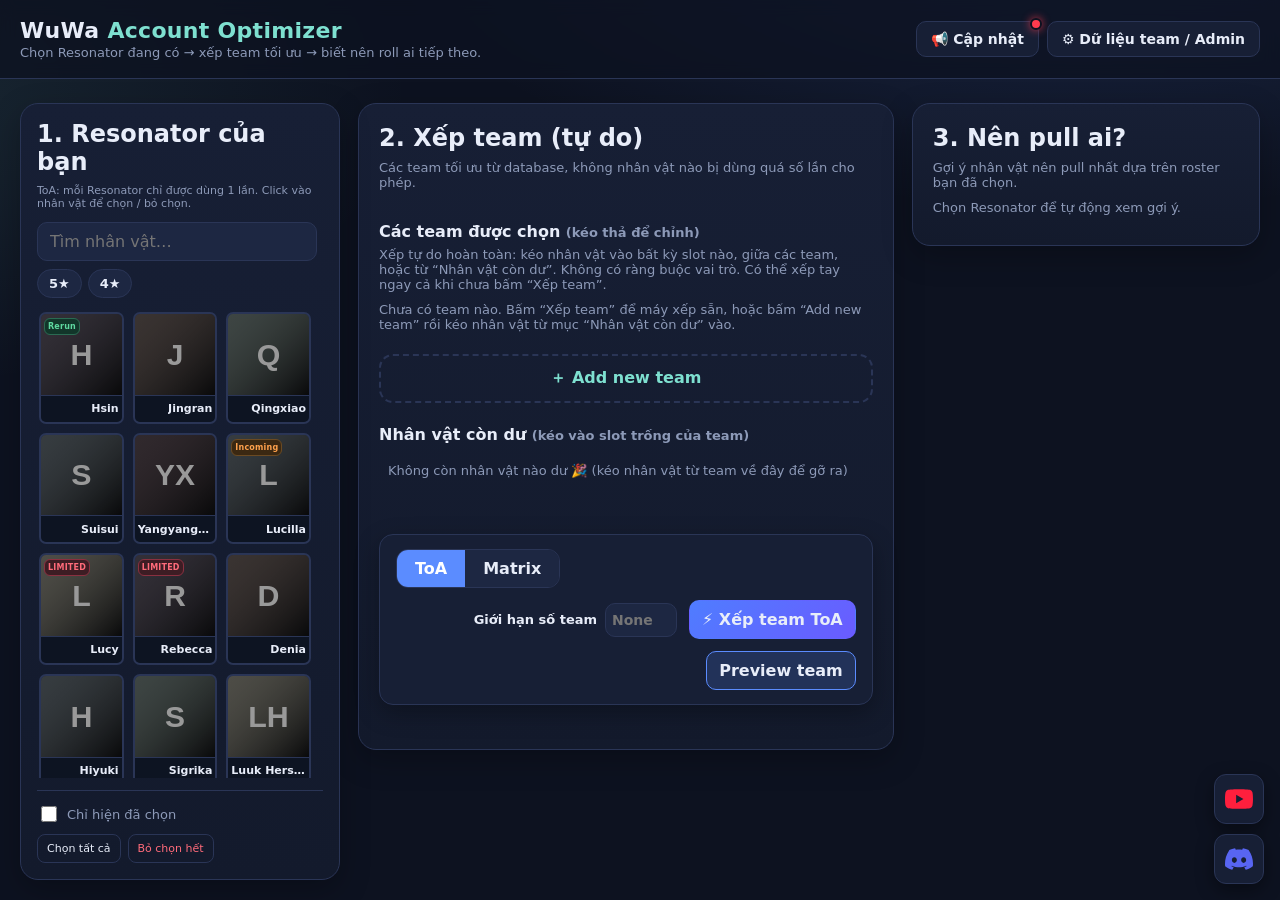
==== commit 9136d1e9: "Revise header and form structure in index.html Updated title and stylesheet version in index.html. M" ====
--- a/index.html
+++ b/index.html
@@ -3,115 +3,91 @@
 <head>
 <meta charset="utf-8">
 <meta name="viewport" content="width=device-width,initial-scale=1">
-<title>WuWa Optimizer – Admin</title>
-<link rel="stylesheet" href="static/style.css?v=210">
+<title>WuWa Account Optimizer</title>
+<link rel="stylesheet" href="static/style.css?v=233">
 </head>
 <body>
 <header class="top">
-  <div>
-    <h1>Dữ liệu <span>Team &amp; Resonator</span></h1>
-    <p>Bạn tự thêm / sửa team và chấm điểm. Optimizer chỉ dựa vào điểm này.</p>
+  <div class="head-left">
+
+    <div>
+      <h1>WuWa <span>Account Optimizer</span></h1>
+      <p>Chọn Resonator đang có → xếp team tối ưu → biết nên roll ai tiếp theo.</p>
+    </div>
   </div>
-  <div style="display:flex;gap:8px;align-items:center;flex-wrap:wrap;"><div class="seg small layout-seg" id="layoutSeg" title="Mặc định: các panel xếp dọc · Pro: panel Thêm team một bên, Database team một bên"><button type="button" data-layout="default" class="active">▤ Mặc định</button><button type="button" data-layout="pro">◫ Pro</button></div><a class="nav-link" href="index.html">← Quay lại Optimizer</a><a class="nav-link hidden" id="logoutLink" href="#">Đăng xuất</a><a class="nav-link guide" href="https://www.tiktok.com/@hyus066" target="_blank" rel="noopener noreferrer">📖 Hướng dẫn sử dụng</a></div>
+  <div class="nav-group"><button type="button" class="nav-link patch-btn" id="patchBtn" title="Lịch sử cập nhật">📢 Cập nhật<span class="dot hidden" aria-label="Có cập nhật mới"></span></button><a class="nav-link" href="admin.html">⚙ Dữ liệu team / Admin</a></div>
 </header>
 
-<section class="panel" id="gate" style="max-width:420px;margin:40px auto;">
-  <form id="gateForm" style="display:flex;flex-direction:column;gap:12px;">
-    <h2 style="margin:0">Đăng nhập admin</h2>
-    <input type="password" id="gatePw" placeholder="Mật khẩu" autofocus required>
-    <div class="warn hidden" id="gateErr">Sai mật khẩu</div>
-    <button class="primary" type="submit">Đăng nhập</button>
-  </form>
-</section>
-
-<div id="localBanner" class="warn hidden" style="max-width:1200px;margin:0 auto 12px;"></div>
-
-<main class="admin-grid" id="adminGrid">
-
-  <section class="panel" id="formPanel">
+<main id="optimizerShell" class="optimizer-shell">
+  <nav id="rosterPanel" class="panel" aria-label="Chọn Resonator">
     <div class="panel-head">
       <div>
-        <h2 id="formTitle">Thêm team</h2>
-        <p class="hint">Mỗi slot có nhiều lựa chọn. Nhập hệ số trừ không âm cho từng nhân vật: 0 là không trừ; 1.5 là trừ 1.5 điểm. Khi đủ bộ xích, mỗi người được giảm hệ số trừ 0.5, tối thiểu 0.</p>
+        <h2>1. Resonator của bạn</h2>
+        <p class="hint" id="modeHint"></p>
       </div>
     </div>
-    <form id="teamForm">
-      <div class="kind-row">
-        <span class="hint">Dạng team:</span>
-        <div class="seg small" id="kindSeg" title="Meta = team chuẩn · Alternative = team chắp vá (dùng tạm khi chưa đủ người meta)">
-          <button type="button" data-kind="meta" class="active">⭐ Meta team</button>
-          <button type="button" data-kind="alt">🧩 Alternative team</button>
-        </div>
+
+    <div class="toolbar roster-filters">
+      <input type="search" id="search" placeholder="Tìm nhân vật…">
+      <div class="chip-row" id="rarChips"></div>
+    </div>
+    <div id="roster" class="roster"></div>
+    <div class="roster-actions">
+      <label class="inline"><input type="checkbox" id="onlySel"> Chỉ hiện đã chọn</label>
+      <div class="btn-pair">
+        <button class="small ghost" id="selAll">Chọn tất cả</button>
+        <button class="small ghost danger" id="clearAll">Bỏ chọn hết</button>
       </div>
-      <input id="teamName" placeholder="Tên team, ví dụ: Hiyuki Hypercarry">
-      <div class="slots" id="slots"></div>
-      <div class="pairs-box" id="pairsBox"></div>
-      <div class="form-grid">
-        <input id="score" type="number" step="0.5" min="1" max="100" placeholder="Điểm (1-100)" required>
-        <input id="teamType" placeholder="Kiểu: Hypercarry, Dual DPS…">
-      </div>
-      <textarea id="notes" placeholder="Ghi chú (Expert +1, yêu cầu sequence, rotation…)"></textarea>
-      <div class="tools">
-        <button class="primary" id="saveBtn">Thêm team</button>
-        <button type="button" id="cancelEdit" class="hidden">Hủy sửa</button>
-      </div>
-    </form>
-  </section>
+    </div>
+  </nav>
 
-  <div class="db-col" id="dbCol">
-    <section class="panel" id="dbPanel">
+  <div class="work-grid">
+    <section id="result" class="panel">
       <div class="panel-head">
         <div>
-          <h2>Database team <span class="hint" id="teamCount"></span></h2>
-          <p class="hint">Chia 2 panel: <b>Meta team</b> (team chuẩn) và <b>Alternative team</b> (team chắp vá). Tắt công tắc “Dùng” để loại tạm một team khỏi tính toán mà không cần xóa.</p>
+          <h2 id="resultTitle">2. Xếp team</h2>
+          <p class="hint">Các team tối ưu từ database, không nhân vật nào bị dùng quá số lần cho phép.</p>
         </div>
-        <div class="tools">
-          <button class="small" id="exportBtn">⬇ Xuất JSON</button>
-          <button class="small primary" id="exportJsBtn" title="Tải file data.js để thay vào repo → cập nhật dữ liệu cho mọi người">⬇ Xuất data.js (cập nhật site)</button>
-          <button class="small danger" id="resetLocalBtn" title="Bỏ mọi chỉnh sửa trên trình duyệt này, quay về dữ liệu gốc của site">↺ Về dữ liệu gốc</button>
-          <button class="small" id="importBtn">⬆ Nhập JSON</button>
-          <input type="file" id="importFile" accept="application/json" class="hidden">
-          <button class="small danger" id="reseedBtn" title="Xóa team nguồn Prydwen rồi nạp lại bản gốc">↺ Nạp lại team Prydwen</button>
-        </div>
+
       </div>
-      <div class="toolbar">
-        <input type="search" id="teamSearch" placeholder="Tìm theo tên team / nhân vật…">
+      <div id="approxWarn" class="warn hidden">Roster quá lớn nên kết quả là gần-tối-ưu (heuristic), không phải tối ưu tuyệt đối.</div>
+      <p id="limitNote" class="hint hidden"></p>
+
+      <h3 class="sec">Các team được chọn <span class="hint">(kéo thả để chỉnh)</span></h3>
+      <p class="hint dnd-hint">Xếp tự do hoàn toàn: kéo nhân vật vào bất kỳ slot nào, giữa các team, hoặc từ “Nhân vật còn dư”. Không có ràng buộc vai trò. Có thể xếp tay ngay cả khi chưa bấm “Xếp team”.</p>
+      <div id="teams" class="team-grid"></div>
+      <div class="add-team-row"><button class="ghost" id="addTeamBtn">＋ Add new team</button></div>
+
+      <h3 class="sec">Nhân vật còn dư <span class="hint">(kéo vào slot trống của team)</span></h3>
+      <div id="leftover" class="leftover"></div>
+
+      <div id="incWrap">
+      <h3 class="sec">Gợi ý team cho nhân vật dư <span class="hint">(nhân vật chưa có hiển thị tối đen)</span></h3>
+      <div id="incomplete" class="team-grid"></div>
       </div>
+      <nav class="builder-nav" aria-label="Điều khiển xếp team">
+    <div class="seg" id="modeSeg">
+      <button data-mode="toa" class="active">ToA</button>
+      <button data-mode="matrix">Matrix</button>
+    </div>
+          <div class="builder-actions">
+          <label class="inline limit" title="Để trống = không giới hạn. Nếu lớn hơn số team xếp được thì chỉ hiện các team xếp được.">Giới hạn số team <input type="number" id="maxTeams" min="1" step="1" inputmode="numeric" placeholder="None"></label>
+          <button class="primary" id="optimizeBtn">⚡ Xếp team</button>
+          <button class="export" id="exportBtn">Preview team</button>
+          </div>
+      </nav>
     </section>
 
-    <section class="panel kind-panel meta" id="metaPanel">
-      <div class="panel-head"><div><h2>⭐ Meta team <span class="hint" id="metaCount"></span></h2></div></div>
-      <div class="table-wrap" id="metaTable"></div>
+
+    <section id="pullResult" class="panel">
+      <div class="panel-head pull-head">
+        <h2 id="pullTitle">3. Nên pull ai?</h2>
+      </div>
+      <p class="hint" id="pullHint">Gợi ý nhân vật nên pull nhất dựa trên roster bạn đã chọn.</p>
+      <div id="potLegend"></div>
+      <div id="pulls"><p class="hint">Chọn Resonator để tự động xem gợi ý.</p></div>
     </section>
-
-    <section class="panel kind-panel alt" id="altPanel">
-      <div class="panel-head"><div><h2>🧩 Alternative team <span class="hint" id="altCount"></span></h2></div></div>
-      <div class="table-wrap" id="altTable"></div>
-    </section>
-
-  <section class="panel" id="resPanel">
-    <div class="panel-head">
-      <div>
-        <h2>Resonator <span class="hint" id="resCount"></span></h2>
-        <p class="hint">Ảnh miniface: ảnh được lấy từ CDN Prydwen theo “Slug ảnh”; nếu lỗi sẽ hiện chữ cái đầu của nhân vật.</p>
-      </div>
-    </div>
-    <div id="potLegend" style="margin-bottom:12px"></div>
-    <form id="resForm" class="form-grid" style="margin-bottom:14px">
-      <input id="resName" placeholder="Tên Resonator" required>
-      <select id="resRarity"><option>5★</option><option>4★</option></select>
-      <select id="resElement"></select>
-      <select id="resStatus" title="Trạng thái banner"></select>
-      <select id="resRole"><option value="DPS">DPS</option><option value="supDPS">Sub-DPS</option><option value="Healer">Healer</option></select>
-      <input id="resDate" type="text" inputmode="numeric" maxlength="10" placeholder="Ngày ra mắt dd/mm/yyyy" autocomplete="off" title="Ngày ra mắt dd/mm/yyyy (để trống nếu chưa có)">
-      <select id="resPotential" title="Potential — ảnh hưởng điểm pull"></select>
-      <button class="primary">Thêm Resonator</button>
-    </form>
-    <div class="table-wrap" id="resTable"></div>
-  </section>
   </div>
-
-
 </main>
 
 <nav class="float-nav" aria-label="Liên kết">
@@ -127,7 +103,7 @@
 <script src="static/data.js?v=8"></script>
 <script src="static/engine.js?v=224"></script>
 <script src="static/common.js?v=10"></script>
-<script src="static/gate.js?v=7"></script>
-<script src="static/admin.js?v=206"></script>
+<script src="static/patch.js?v=1"></script>
+<script src="static/app.js?v=228"></script>
 </body>
 </html>
--- a/static/style.css
+++ b/static/style.css
@@ -614,7 +614,7 @@
 .pull-or { color: var(--muted); font-size: 12px; margin: 9px 0 9px 66px; }
 
 /* Main screen: roster / team builder / automatic Pull. */
-main.optimizer-shell { max-width: none; width: 100%; padding: 0 20px; display: grid; grid-template-columns: 320px minmax(0,1fr) minmax(300px, .65fr); gap: 18px; align-items: start; margin: 24px auto 100px; }
+main.optimizer-shell { max-width: none; width: 100%; padding: 0 20px; display: grid; grid-template-columns: 320px minmax(0,1fr) minmax(300px, .65fr); gap: 18px; align-items: start; margin: 24px auto 20px; }
 .optimizer-shell .work-grid { display: contents; }
 .optimizer-shell > .panel, .optimizer-shell .work-grid > .panel { min-width: 0; margin-bottom: 0; }
 #rosterPanel { padding: 16px; position: sticky; top: 20px; max-height: calc(100dvh - 110px); display: grid; grid-template-rows: auto auto minmax(0,1fr) auto; gap: 12px; }
@@ -673,7 +673,7 @@
 /* Team controls stay in the builder column, clear of the screen edge. */
 #result .builder-nav {
   position: sticky;
-  bottom: calc(56px + env(safe-area-inset-bottom, 0px));
+  bottom: calc(20px + env(safe-area-inset-bottom, 0px));
   z-index: 8;
   display: flex;
   align-items: center;
@@ -725,8 +725,8 @@
     left: 20px;
     top: var(--roster-top, 110px);
     width: 320px;
-    height: calc(100dvh - var(--roster-top, 110px) - 86px);
-    max-height: calc(100dvh - var(--roster-top, 110px) - 86px);
+    height: calc(100dvh - var(--roster-top, 110px) - 20px);
+    max-height: calc(100dvh - var(--roster-top, 110px) - 20px);
   }
   .optimizer-shell #result { grid-column: 2; grid-row: 1; }
   .optimizer-shell #pullResult { grid-column: 3; grid-row: 1; }
@@ -745,3 +745,24 @@
 }
 /* Match the header to the full-width three-panel layout. */
 header.top { padding-inline: 20px; }
+
+/* Index polish: matching titles and compact navigation controls. */
+.optimizer-shell #rosterPanel .panel-head h2,
+.optimizer-shell #result .panel-head h2,
+.optimizer-shell #pullResult .panel-head h2 { font-size: 24px; }
+header.top .nav-group { margin-left: auto; justify-content: flex-end; }
+.float-nav .fn { border-radius: 12px; }
+#result .builder-nav #maxTeams { width: 72px; padding: 8px 6px; font-size: 14px; }
+#modeSeg button.active[data-mode="toa"] { background: var(--accent); color: #fff; }
+body.mode-matrix #modeSeg button.active[data-mode="matrix"] {
+  background: brown;
+  color: #ffffff;
+  box-shadow: inset 0 0 0 1px rgba(255,107,129,.5);
+}
+
+/* Matrix uses the same brown for the mode and optimize buttons. */
+body.mode-matrix #optimizeBtn {
+  background: brown;
+  color: #ffffff;
+  box-shadow: inset 0 0 0 1px rgba(255,107,129,.5);
+}
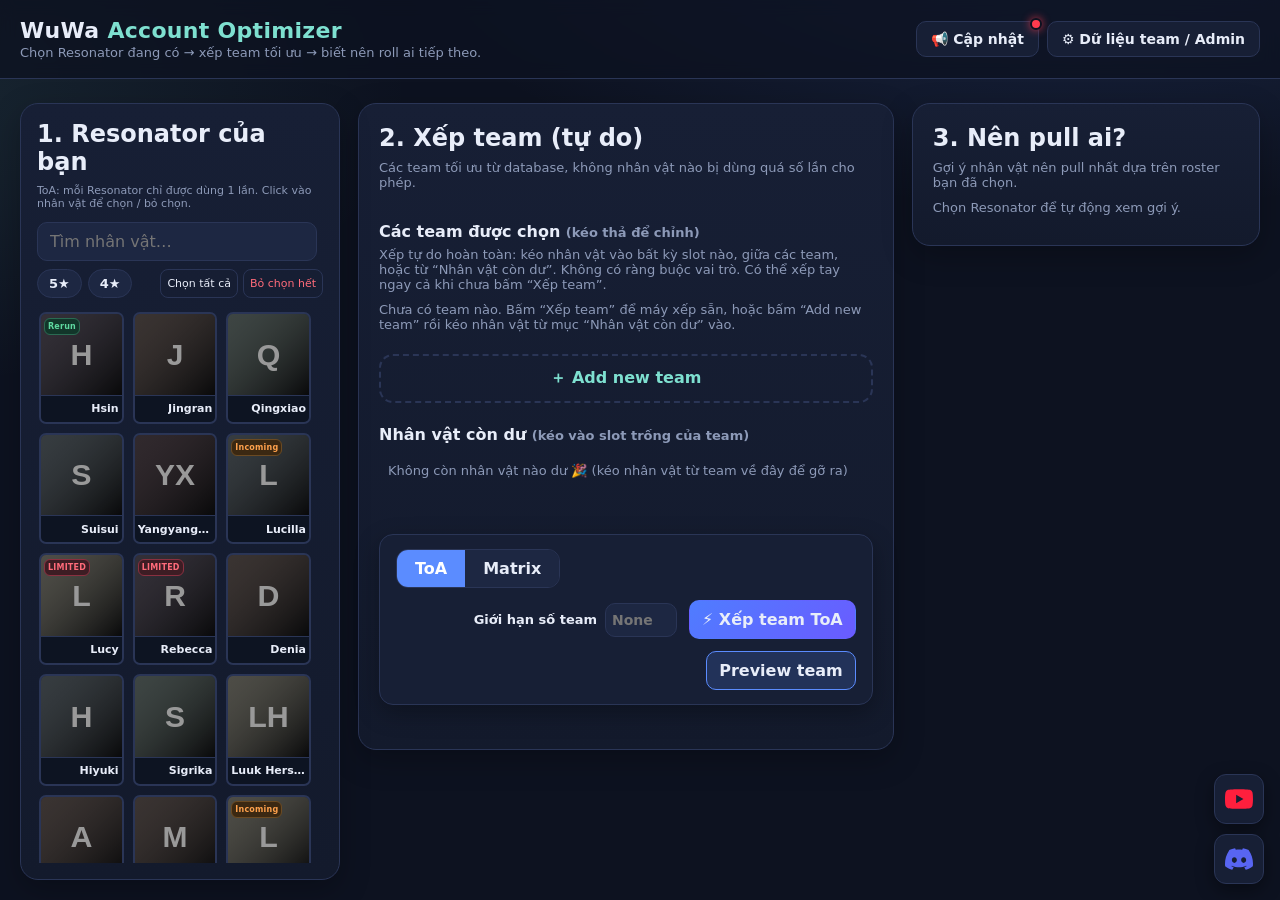
==== commit 61b1f104: "Update stylesheet version and restructure roster actions" ====
--- a/index.html
+++ b/index.html
@@ -4,7 +4,7 @@
 <meta charset="utf-8">
 <meta name="viewport" content="width=device-width,initial-scale=1">
 <title>WuWa Account Optimizer</title>
-<link rel="stylesheet" href="static/style.css?v=233">
+<link rel="stylesheet" href="static/style.css?v=234-ui">
 </head>
 <body>
 <header class="top">
@@ -29,16 +29,17 @@
 
     <div class="toolbar roster-filters">
       <input type="search" id="search" placeholder="Tìm nhân vật…">
-      <div class="chip-row" id="rarChips"></div>
+      <div class="roster-top-actions">
+        <div class="chip-row" id="rarChips"></div>
+        <div class="btn-pair">
+          <button class="small ghost" id="selAll">Chọn tất cả</button>
+          <button class="small ghost danger" id="clearAll">Bỏ chọn hết</button>
+        </div>
+      </div>
+      <input type="checkbox" id="onlySel" hidden aria-hidden="true" tabindex="-1">
     </div>
     <div id="roster" class="roster"></div>
-    <div class="roster-actions">
-      <label class="inline"><input type="checkbox" id="onlySel"> Chỉ hiện đã chọn</label>
-      <div class="btn-pair">
-        <button class="small ghost" id="selAll">Chọn tất cả</button>
-        <button class="small ghost danger" id="clearAll">Bỏ chọn hết</button>
-      </div>
-    </div>
+
   </nav>
 
   <div class="work-grid">
--- a/static/style.css
+++ b/static/style.css
@@ -755,14 +755,26 @@
 #result .builder-nav #maxTeams { width: 72px; padding: 8px 6px; font-size: 14px; }
 #modeSeg button.active[data-mode="toa"] { background: var(--accent); color: #fff; }
 body.mode-matrix #modeSeg button.active[data-mode="matrix"] {
-  background: brown;
+  background: #412536;
   color: #ffffff;
   box-shadow: inset 0 0 0 1px rgba(255,107,129,.5);
 }
 
 /* Matrix uses the same brown for the mode and optimize buttons. */
 body.mode-matrix #optimizeBtn {
-  background: brown;
+  background: #412536;
   color: #ffffff;
   box-shadow: inset 0 0 0 1px rgba(255,107,129,.5);
 }
+
+/* Matrix segment corners use the same backing color as the active button. */
+body.mode-matrix #modeSeg { background: #412536; border-color: #412536; }
+body.mode-matrix #modeSeg button.active[data-mode="matrix"] {
+  border-radius: 0 11px 11px 0;
+  box-shadow: none;
+}
+/* The roster has no footer: use all remaining panel height for the cards. */
+#rosterPanel { grid-template-rows: auto auto minmax(0, 1fr); }
+#rosterPanel .roster-top-actions { display: flex; align-items: center; flex-wrap: wrap; gap: 8px; width: 100%; }
+#rosterPanel .roster-top-actions .btn-pair { margin-left: auto; gap: 5px; }
+#rosterPanel .roster-top-actions button { font-size: 11px; padding: 7px 6px; }
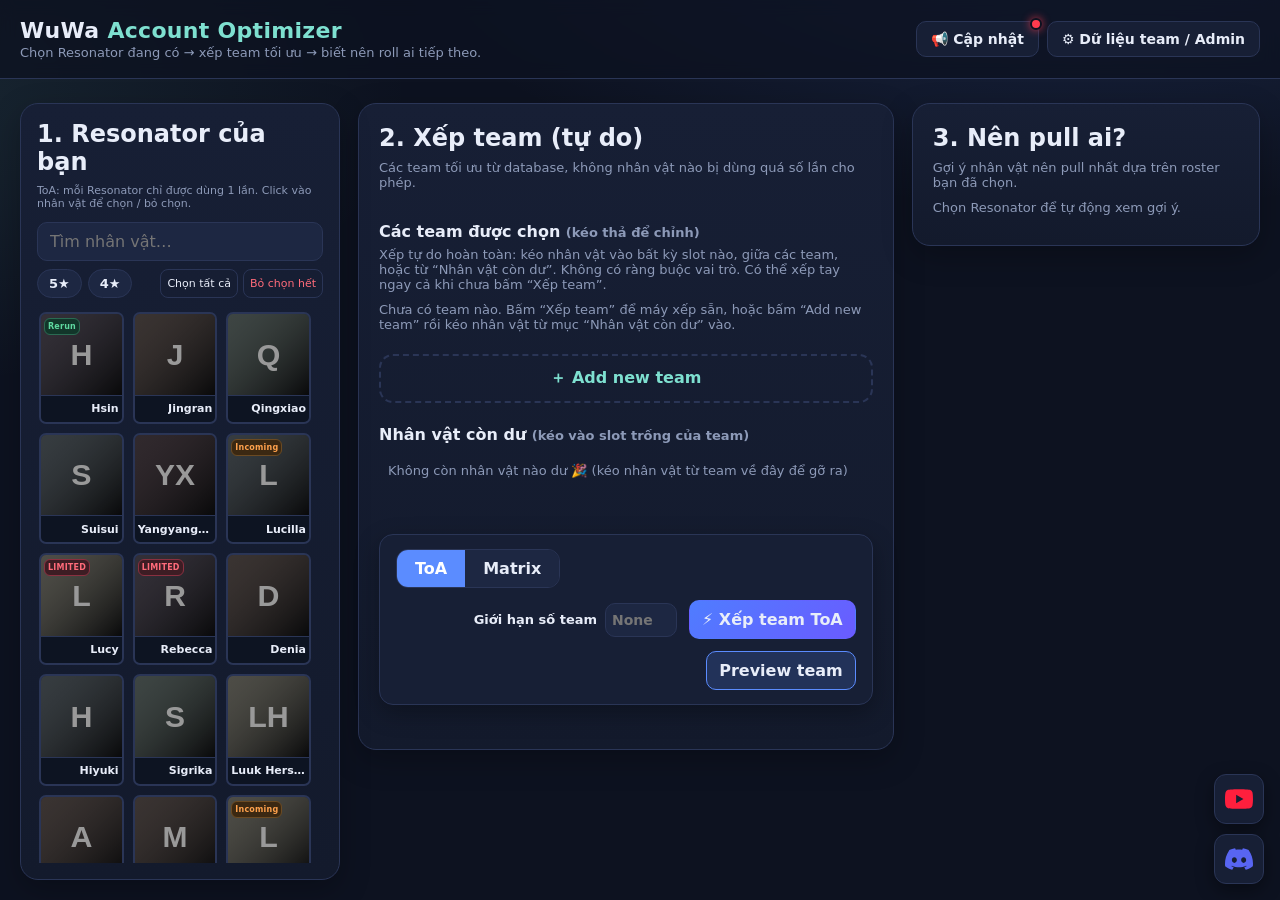
==== commit 5ebdc2fe: "Update stylesheet and script version in index.html" ====
--- a/index.html
+++ b/index.html
@@ -4,7 +4,7 @@
 <meta charset="utf-8">
 <meta name="viewport" content="width=device-width,initial-scale=1">
 <title>WuWa Account Optimizer</title>
-<link rel="stylesheet" href="static/style.css?v=234-ui">
+<link rel="stylesheet" href="static/style.css?v=235-preview">
 </head>
 <body>
 <header class="top">
@@ -105,6 +105,6 @@
 <script src="static/engine.js?v=224"></script>
 <script src="static/common.js?v=10"></script>
 <script src="static/patch.js?v=1"></script>
-<script src="static/app.js?v=228"></script>
+<script src="static/app.js?v=236-preview"></script>
 </body>
 </html>
--- a/static/style.css
+++ b/static/style.css
@@ -778,3 +778,11 @@
 #rosterPanel .roster-top-actions { display: flex; align-items: center; flex-wrap: wrap; gap: 8px; width: 100%; }
 #rosterPanel .roster-top-actions .btn-pair { margin-left: auto; gap: 5px; }
 #rosterPanel .roster-top-actions button { font-size: 11px; padding: 7px 6px; }
+
+/* Preview matches the active index theme and uses two team columns. */
+#rosterPanel #search { max-width: none; width: 100%; }
+.exp-box { min-width: 0; }
+.exp-shot { display: block; max-width: 100%; overflow-x: auto; background: var(--panel); }
+.exp-grid { grid-template-columns: repeat(2, 232px); column-gap: 152px; row-gap: 18px; width: max-content; }
+.exp-footer { display: flex; justify-content: flex-end; margin-top: 16px; }
+body.mode-matrix .exp-footer .primary { background: #412536; color: #fff; }
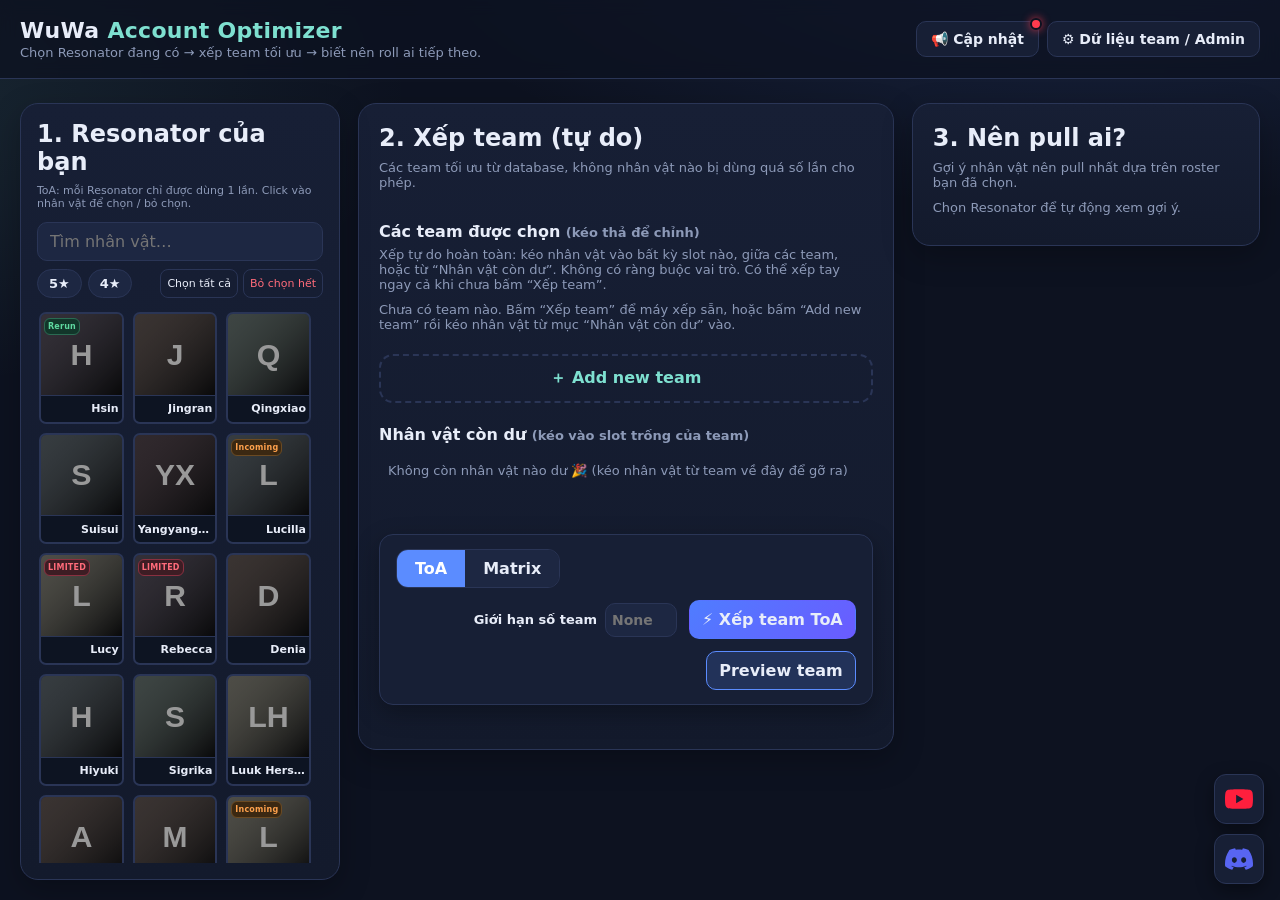
==== commit 776820f0: "Update index.html" ====
--- a/index.html
+++ b/index.html
@@ -105,6 +105,6 @@
 <script src="static/engine.js?v=224"></script>
 <script src="static/common.js?v=10"></script>
 <script src="static/patch.js?v=1"></script>
-<script src="static/app.js?v=236-preview"></script>
+<script src="static/app.js?v=237-preview"></script>
 </body>
 </html>
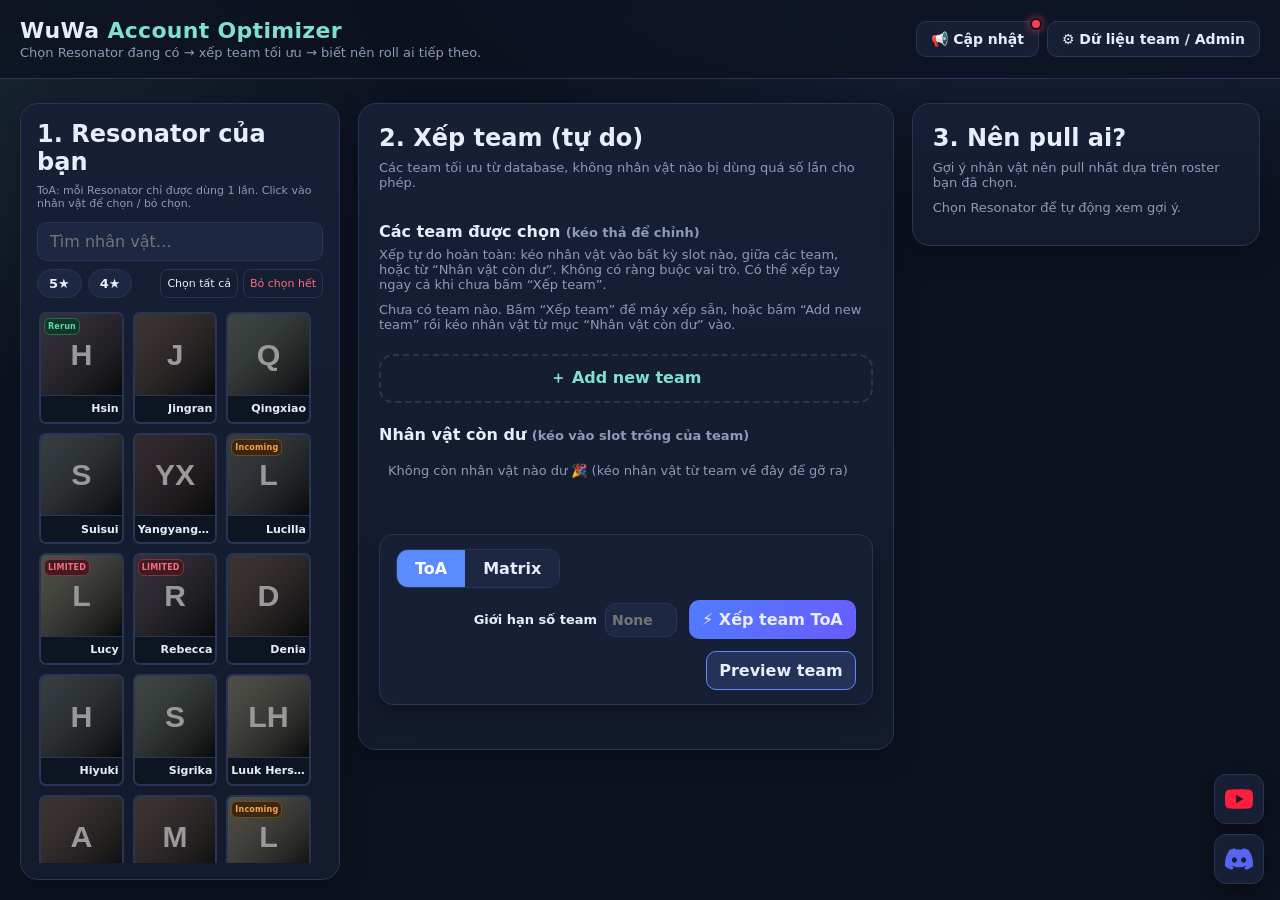
==== commit 8294210b: "Add files via upload" ====
--- a/index.html
+++ b/index.html
@@ -4,7 +4,7 @@
 <meta charset="utf-8">
 <meta name="viewport" content="width=device-width,initial-scale=1">
 <title>WuWa Account Optimizer</title>
-<link rel="stylesheet" href="static/style.css?v=235-preview">
+<link rel="stylesheet" href="static/style.css?v=240-rover">
 </head>
 <body>
 <header class="top">
@@ -103,8 +103,8 @@
 <script src="static/vendor/highs.js"></script>
 <script src="static/data.js?v=8"></script>
 <script src="static/engine.js?v=224"></script>
-<script src="static/common.js?v=10"></script>
+<script src="static/common.js?v=238"></script>
 <script src="static/patch.js?v=1"></script>
-<script src="static/app.js?v=237-preview"></script>
+<script src="static/app.js?v=240-rover"></script>
 </body>
 </html>
--- a/static/style.css
+++ b/static/style.css
@@ -783,6 +783,24 @@
 #rosterPanel #search { max-width: none; width: 100%; }
 .exp-box { min-width: 0; }
 .exp-shot { display: block; max-width: 100%; overflow-x: auto; background: var(--panel); }
-.exp-grid { grid-template-columns: repeat(2, 232px); column-gap: 152px; row-gap: 18px; width: max-content; }
+.exp-grid { grid-template-columns: repeat(2, 232px); column-gap: 76px; row-gap: 18px; width: max-content; }
 .exp-footer { display: flex; justify-content: flex-end; margin-top: 16px; }
 body.mode-matrix .exp-footer .primary { background: #412536; color: #fff; }
+
+/* Rover's arc is a viewport overlay so roster scrolling cannot clip it. */
+.char.rover { position: relative; }
+.rv-arc { position: fixed; z-index: 11000; pointer-events: none; }
+.rv-arc::after { content: ''; position: absolute; inset: 0; pointer-events: none; }
+.rv-arc .rv-opt {
+  position: absolute; width: 35px; height: 35px; transform: translate(-50%, -50%);
+  pointer-events: auto; padding: 4px; border-radius: 50%;
+  border: 2px solid var(--c); background: #131a2c;
+  box-shadow: 0 4px 14px rgba(0,0,0,.6); display: grid; place-items: center;
+}
+.rv-arc .rv-opt:hover, .rv-arc .rv-opt:focus-visible { background: color-mix(in srgb, var(--c) 25%, #131a2c); box-shadow: 0 0 14px var(--c); outline: 2px solid white; outline-offset: 2px; }
+.rv-arc .rv-opt.on { background: color-mix(in srgb, var(--c) 35%, #131a2c); box-shadow: 0 0 12px var(--c); }
+.rv-opt img, .el-ico { width: 100%; height: 100%; object-fit: contain; display: block; }
+.el-ico-fb { font-size: 11px; font-weight: 800; }
+
+/* Dim only the Rover portrait while its element chooser is open. */
+#rosterPanel .char.rover[aria-expanded="true"] .face { filter: brightness(.15) saturate(0); }
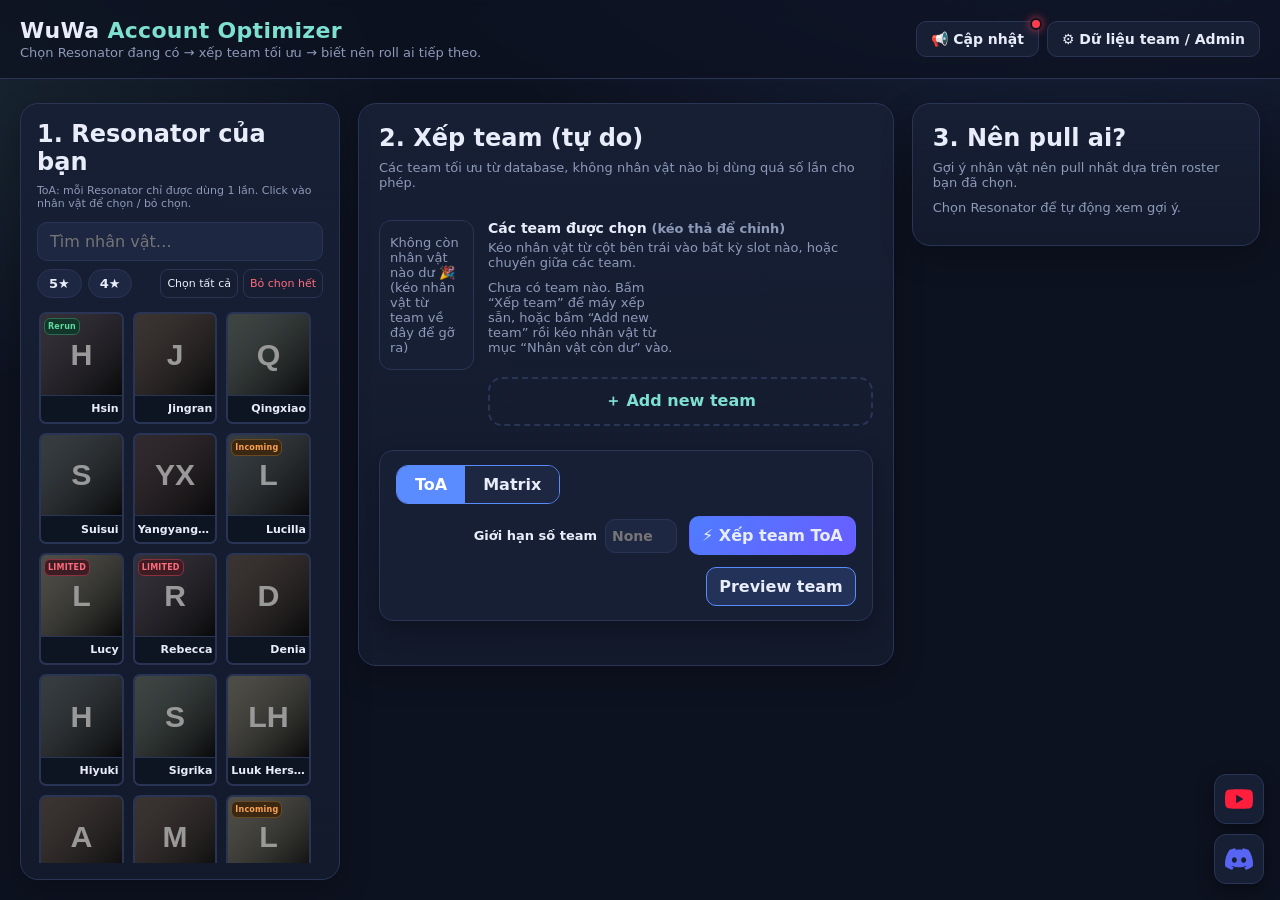
==== commit 757486a7: "Add files via upload" ====
--- a/index.html
+++ b/index.html
@@ -4,7 +4,7 @@
 <meta charset="utf-8">
 <meta name="viewport" content="width=device-width,initial-scale=1">
 <title>WuWa Account Optimizer</title>
-<link rel="stylesheet" href="static/style.css?v=240-rover">
+<link rel="stylesheet" href="static/style.css?v=245-builder">
 </head>
 <body>
 <header class="top">
@@ -54,13 +54,17 @@
       <div id="approxWarn" class="warn hidden">Roster quá lớn nên kết quả là gần-tối-ưu (heuristic), không phải tối ưu tuyệt đối.</div>
       <p id="limitNote" class="hint hidden"></p>
 
-      <h3 class="sec">Các team được chọn <span class="hint">(kéo thả để chỉnh)</span></h3>
-      <p class="hint dnd-hint">Xếp tự do hoàn toàn: kéo nhân vật vào bất kỳ slot nào, giữa các team, hoặc từ “Nhân vật còn dư”. Không có ràng buộc vai trò. Có thể xếp tay ngay cả khi chưa bấm “Xếp team”.</p>
-      <div id="teams" class="team-grid"></div>
-      <div class="add-team-row"><button class="ghost" id="addTeamBtn">＋ Add new team</button></div>
-
-      <h3 class="sec">Nhân vật còn dư <span class="hint">(kéo vào slot trống của team)</span></h3>
-      <div id="leftover" class="leftover"></div>
+      <div class="builder-workspace">
+        <aside class="builder-pool" aria-label="Nhân vật còn dư">
+          <div id="leftover" class="leftover"></div>
+        </aside>
+        <div class="builder-teams">
+          <h3 class="sec">Các team được chọn <span class="hint">(kéo thả để chỉnh)</span></h3>
+          <p class="hint dnd-hint">Kéo nhân vật từ cột bên trái vào bất kỳ slot nào, hoặc chuyển giữa các team.</p>
+          <div id="teams" class="team-grid"></div>
+          <div class="add-team-row"><button class="ghost" id="addTeamBtn">＋ Add new team</button></div>
+        </div>
+      </div>
 
       <div id="incWrap">
       <h3 class="sec">Gợi ý team cho nhân vật dư <span class="hint">(nhân vật chưa có hiển thị tối đen)</span></h3>
@@ -105,6 +109,6 @@
 <script src="static/engine.js?v=224"></script>
 <script src="static/common.js?v=238"></script>
 <script src="static/patch.js?v=1"></script>
-<script src="static/app.js?v=240-rover"></script>
+<script src="static/app.js?v=242-team-ui"></script>
 </body>
 </html>
--- a/static/style.css
+++ b/static/style.css
@@ -781,9 +781,9 @@
 
 /* Preview matches the active index theme and uses two team columns. */
 #rosterPanel #search { max-width: none; width: 100%; }
-.exp-box { min-width: 0; }
+.exp-box { min-width: 0; margin: auto; }   /* margin:auto = căn giữa cả ngang lẫn dọc; nội dung quá cao thì vẫn cuộn được */
 .exp-shot { display: block; max-width: 100%; overflow-x: auto; background: var(--panel); }
-.exp-grid { grid-template-columns: repeat(2, 232px); column-gap: 76px; row-gap: 18px; width: max-content; }
+.exp-grid { grid-template-columns: repeat(2, 232px); column-gap: 152px; row-gap: 18px; width: max-content; }
 .exp-footer { display: flex; justify-content: flex-end; margin-top: 16px; }
 body.mode-matrix .exp-footer .primary { background: #412536; color: #fff; }
 
@@ -804,3 +804,42 @@
 
 /* Dim only the Rover portrait while its element chooser is open. */
 #rosterPanel .char.rover[aria-expanded="true"] .face { filter: brightness(.15) saturate(0); }
+
+/* Outline the mode switch while keeping the active mode fill. */
+#modeSeg { border: 1px solid var(--accent); box-shadow: none; }
+body.mode-matrix #modeSeg { border: 1px solid #a76b8c; box-shadow: none; }
+#modeSeg button { border: 0; box-shadow: none; }
+/* Remove the unused title row above team members. */
+#teams .team-card > .head { margin-bottom: 0; height: 0; }
+#teams .team-card .rm-team { position: absolute; top: 6px; right: 8px; z-index: 2; }
+#teams .team-card > .head.has-status { height: auto; padding-right: 30px; margin-bottom: 8px; }
+
+/* Keep spare characters beside the compact, two-column team builder. */
+#result .builder-workspace { display: grid; grid-template-columns: clamp(95px, calc(21% - 15px), 150px) minmax(0, 1fr); gap: 14px; align-items: start; margin-top: 20px; }
+#result .builder-pool { position: sticky; top: var(--roster-top, 110px); min-width: 0; max-height: calc(100dvh - var(--roster-top, 110px) - 110px); display: flex; flex-direction: column; padding: 10px 6px; border: 1px solid var(--line); border-radius: 12px; background: var(--panel); }
+#result .builder-workspace h3.sec { margin: 0 0 8px; font-size: 14px; }
+#result .builder-pool > .hint { font-size: 11px; padding-inline: 4px; }
+#result .builder-pool #leftover { display: flex; flex-direction: column; flex-wrap: nowrap; gap: 7px; padding: 3px; min-height: 64px; overflow-y: auto; scrollbar-width: thin; }
+#result .builder-pool .lo { width: 100%; min-width: 0; gap: 5px; padding: 4px; border-radius: 10px; font-size: 11px; overflow-wrap: anywhere; }
+#result .builder-pool .lo .face { --s: 28px; }
+#result .builder-pool .lo small { margin-left: auto; }
+#result .builder-teams { min-width: 0; container-type: inline-size; }
+#result #teams { grid-template-columns: repeat(2, minmax(0, 1fr)); gap: 10px; }
+#result #teams .team-card { --team-face: clamp(28px, 11cqw, 64px); min-width: 0; padding: 12px 8px 8px; }
+#result #teams .members { gap: clamp(4px, 1.5cqw, 10px); justify-content: center; }
+#result #teams .member.ts { flex: 0 1 calc(var(--team-face) + 8px); padding: 3px 0; gap: 5px; }
+#result #teams .ts-box, #result #teams .ts-empty, #result #teams .ts-box .dg { width: var(--team-face); height: var(--team-face); }
+#result #teams .ts-box .face { --s: var(--team-face); width: var(--team-face); height: var(--team-face); border-radius: 11px; }
+#result #teams .ts-empty { border-radius: 11px; font-size: 20px; }
+#result #teams .member .nm { font-size: 11px; }
+#result #teams .ts .rm { width: 16px; height: 16px; right: -4px; top: -4px; font-size: 11px; }
+#result #teams .rm-team { width: 18px; height: 18px; right: 3px; top: 3px; font-size: 10px; }
+#result #teams .alts { gap: 5px; font-size: 10px; margin-top: 8px; }
+#result #teams .alts .face { --s: 20px; }
+#result #teams .card-meta { font-size: 10px; }
+#result #teams .score-pill.zero { white-space: normal; font-size: 10px; padding: 2px 5px; }
+@media (max-width: 600px) {
+  #result .builder-workspace { grid-template-columns: minmax(0, 1fr); }
+  #result .builder-pool { position: static; max-height: 180px; }
+  #result .builder-pool #leftover { display: grid; grid-template-columns: repeat(2, minmax(0, 1fr)); }
+}
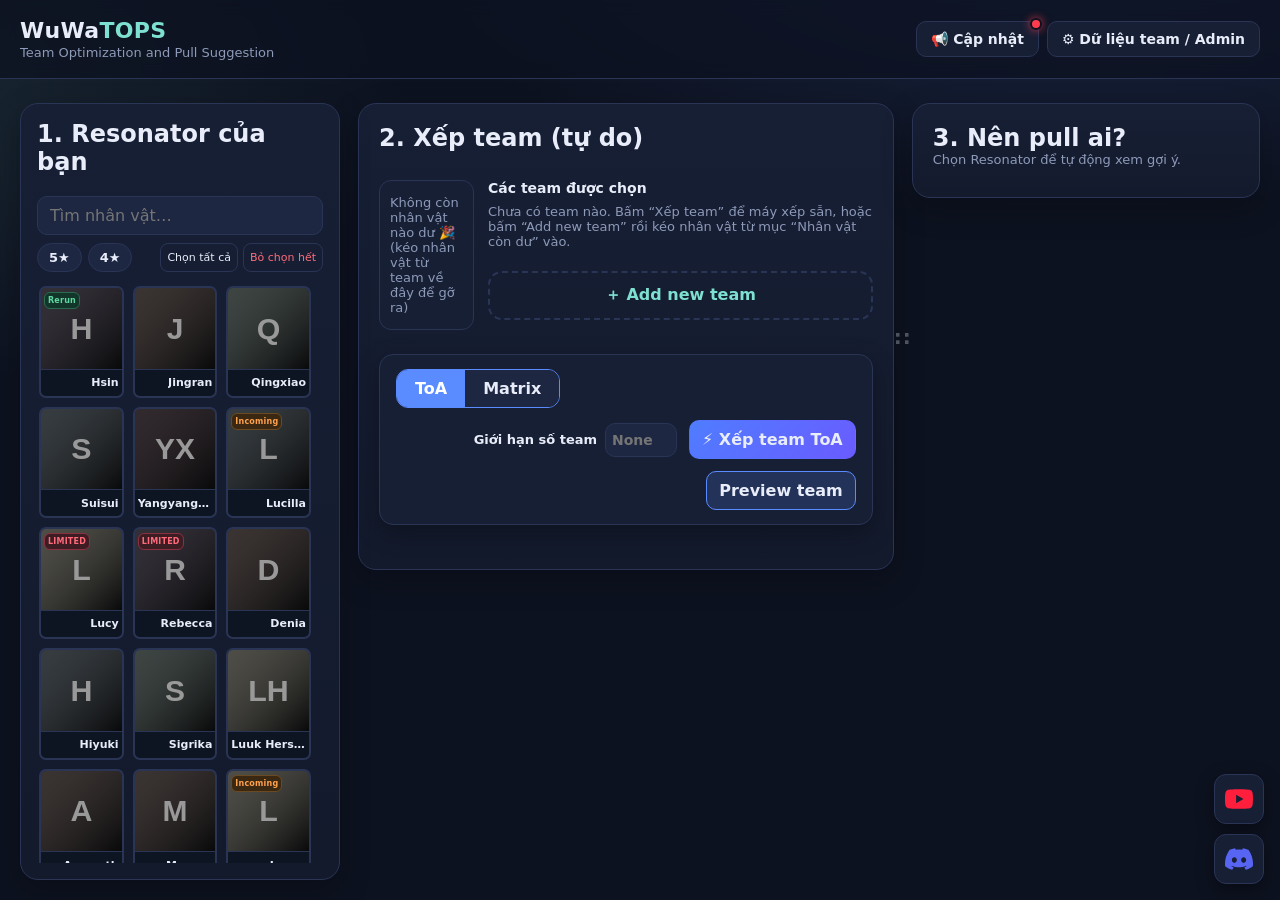
==== commit cb5208c9: "Add files via upload" ====
--- a/index.html
+++ b/index.html
@@ -3,16 +3,16 @@
 <head>
 <meta charset="utf-8">
 <meta name="viewport" content="width=device-width,initial-scale=1">
-<title>WuWa Account Optimizer</title>
-<link rel="stylesheet" href="static/style.css?v=245-builder">
+<title>WuWa TOPS</title>
+<link rel="stylesheet" href="static/style.css?v=248-builder">
 </head>
 <body>
 <header class="top">
   <div class="head-left">
 
     <div>
-      <h1>WuWa <span>Account Optimizer</span></h1>
-      <p>Chọn Resonator đang có → xếp team tối ưu → biết nên roll ai tiếp theo.</p>
+      <h1>WuWa<span>TOPS</span></h1>
+      <p>Team Optimization and Pull Suggestion</p>
     </div>
   </div>
   <div class="nav-group"><button type="button" class="nav-link patch-btn" id="patchBtn" title="Lịch sử cập nhật">📢 Cập nhật<span class="dot hidden" aria-label="Có cập nhật mới"></span></button><a class="nav-link" href="admin.html">⚙ Dữ liệu team / Admin</a></div>
@@ -23,7 +23,7 @@
     <div class="panel-head">
       <div>
         <h2>1. Resonator của bạn</h2>
-        <p class="hint" id="modeHint"></p>
+        <p class="hint" id="modeHint" hidden></p>
       </div>
     </div>
 
@@ -47,10 +47,10 @@
       <div class="panel-head">
         <div>
           <h2 id="resultTitle">2. Xếp team</h2>
-          <p class="hint">Các team tối ưu từ database, không nhân vật nào bị dùng quá số lần cho phép.</p>
         </div>
 
       </div>
+      <div class="builder-body">
       <div id="approxWarn" class="warn hidden">Roster quá lớn nên kết quả là gần-tối-ưu (heuristic), không phải tối ưu tuyệt đối.</div>
       <p id="limitNote" class="hint hidden"></p>
 
@@ -59,16 +59,16 @@
           <div id="leftover" class="leftover"></div>
         </aside>
         <div class="builder-teams">
-          <h3 class="sec">Các team được chọn <span class="hint">(kéo thả để chỉnh)</span></h3>
-          <p class="hint dnd-hint">Kéo nhân vật từ cột bên trái vào bất kỳ slot nào, hoặc chuyển giữa các team.</p>
+          <h3 class="sec">Các team được chọn</h3>
           <div id="teams" class="team-grid"></div>
           <div class="add-team-row"><button class="ghost" id="addTeamBtn">＋ Add new team</button></div>
         </div>
       </div>
 
       <div id="incWrap">
-      <h3 class="sec">Gợi ý team cho nhân vật dư <span class="hint">(nhân vật chưa có hiển thị tối đen)</span></h3>
+      <h3 class="sec">Gợi ý team cho nhân vật dư <span class="hint"></span></h3>
       <div id="incomplete" class="team-grid"></div>
+      </div>
       </div>
       <nav class="builder-nav" aria-label="Điều khiển xếp team">
     <div class="seg" id="modeSeg">
@@ -81,6 +81,7 @@
           <button class="export" id="exportBtn">Preview team</button>
           </div>
       </nav>
+
     </section>
 
 
@@ -88,12 +89,13 @@
       <div class="panel-head pull-head">
         <h2 id="pullTitle">3. Nên pull ai?</h2>
       </div>
-      <p class="hint" id="pullHint">Gợi ý nhân vật nên pull nhất dựa trên roster bạn đã chọn.</p>
+      <p class="hint" id="pullHint" hidden>Gợi ý nhân vật nên pull nhất dựa trên roster bạn đã chọn.</p>
       <div id="potLegend"></div>
       <div id="pulls"><p class="hint">Chọn Resonator để tự động xem gợi ý.</p></div>
     </section>
   </div>
 </main>
+<div id="builderResize" class="builder-resize" role="separator" tabindex="0" aria-label="Đổi chiều ngang panel xếp team" aria-orientation="vertical" title="Kéo trái/phải để đổi chiều ngang · Nhấp đúp để đặt lại"><span aria-hidden="true">::</span></div>
 
 <nav class="float-nav" aria-label="Liên kết">
   <a class="fn yt" href="https://www.youtube.com/@snowfoxatvietnam" target="_blank" rel="noopener noreferrer" title="YouTube" aria-label="YouTube">
@@ -109,6 +111,6 @@
 <script src="static/engine.js?v=224"></script>
 <script src="static/common.js?v=238"></script>
 <script src="static/patch.js?v=1"></script>
-<script src="static/app.js?v=242-team-ui"></script>
+<script src="static/app.js?v=247-builder"></script>
 </body>
 </html>
--- a/static/style.css
+++ b/static/style.css
@@ -824,7 +824,7 @@
 #result .builder-pool .lo .face { --s: 28px; }
 #result .builder-pool .lo small { margin-left: auto; }
 #result .builder-teams { min-width: 0; container-type: inline-size; }
-#result #teams { grid-template-columns: repeat(2, minmax(0, 1fr)); gap: 10px; }
+#result #teams { grid-template-columns: repeat(auto-fill, minmax(min(100%, 260px), 1fr)); gap: 10px; }
 #result #teams .team-card { --team-face: clamp(28px, 11cqw, 64px); min-width: 0; padding: 12px 8px 8px; }
 #result #teams .members { gap: clamp(4px, 1.5cqw, 10px); justify-content: center; }
 #result #teams .member.ts { flex: 0 1 calc(var(--team-face) + 8px); padding: 3px 0; gap: 5px; }
@@ -843,3 +843,23 @@
   #result .builder-pool { position: static; max-height: 180px; }
   #result .builder-pool #leftover { display: grid; grid-template-columns: repeat(2, minmax(0, 1fr)); }
 }
+
+/* Keep long character names and remaining-use counts on a single row. */
+#result #teams .member .nm { display: block; width: 100%; min-width: 0; white-space: nowrap; overflow: hidden; text-overflow: ellipsis; word-break: normal; }
+#result .builder-pool .lo { flex-shrink: 0; overflow-wrap: normal; }
+#result .builder-pool .lo-name { flex: 1; min-width: 0; white-space: nowrap; overflow: hidden; text-overflow: ellipsis; }
+#result .builder-pool .lo small { flex: 0 0 auto; white-space: nowrap; margin-left: 0; }
+/* Match the Resonator track and thumb, including the absence of arrow buttons. */
+#result #leftover, #result .builder-body { scrollbar-width: thin; scrollbar-color: rgba(255,255,255,.72) rgba(255,255,255,.06); }
+#result #leftover::-webkit-scrollbar, #result .builder-body::-webkit-scrollbar { width: 6px; }
+#result #leftover::-webkit-scrollbar-track, #result .builder-body::-webkit-scrollbar-track { background: rgba(255,255,255,.06); border-radius: 999px; }
+#result #leftover::-webkit-scrollbar-thumb, #result .builder-body::-webkit-scrollbar-thumb { background: rgba(255,255,255,.72); border-radius: 999px; min-height: 36px; }
+#result #leftover::-webkit-scrollbar-thumb:hover, #result .builder-body::-webkit-scrollbar-thumb:hover { background: #fff; }
+#result #leftover::-webkit-scrollbar-button, #result .builder-body::-webkit-scrollbar-button { display: none; width: 0; height: 0; }
+.builder-body { min-width: 0; }
+/* Horizontal splitter sits in the gap between builder and Pull Suggest. */
+.builder-resize { display: none; position: fixed; z-index: 40; width: 18px; height: 48px; align-items: center; justify-content: center; transform: translate(-50%, -50%); cursor: ew-resize; touch-action: none; user-select: none; }
+.builder-resize span { opacity: .3; font-size: 20px; font-weight: 800; line-height: 1; letter-spacing: 1px; }
+.builder-resize:focus-visible { outline: 2px solid var(--accent); border-radius: 5px; }
+body.builder-resizing { cursor: ew-resize; user-select: none; }
+@media (min-width: 1200px) { .builder-resize { display: flex; } }
